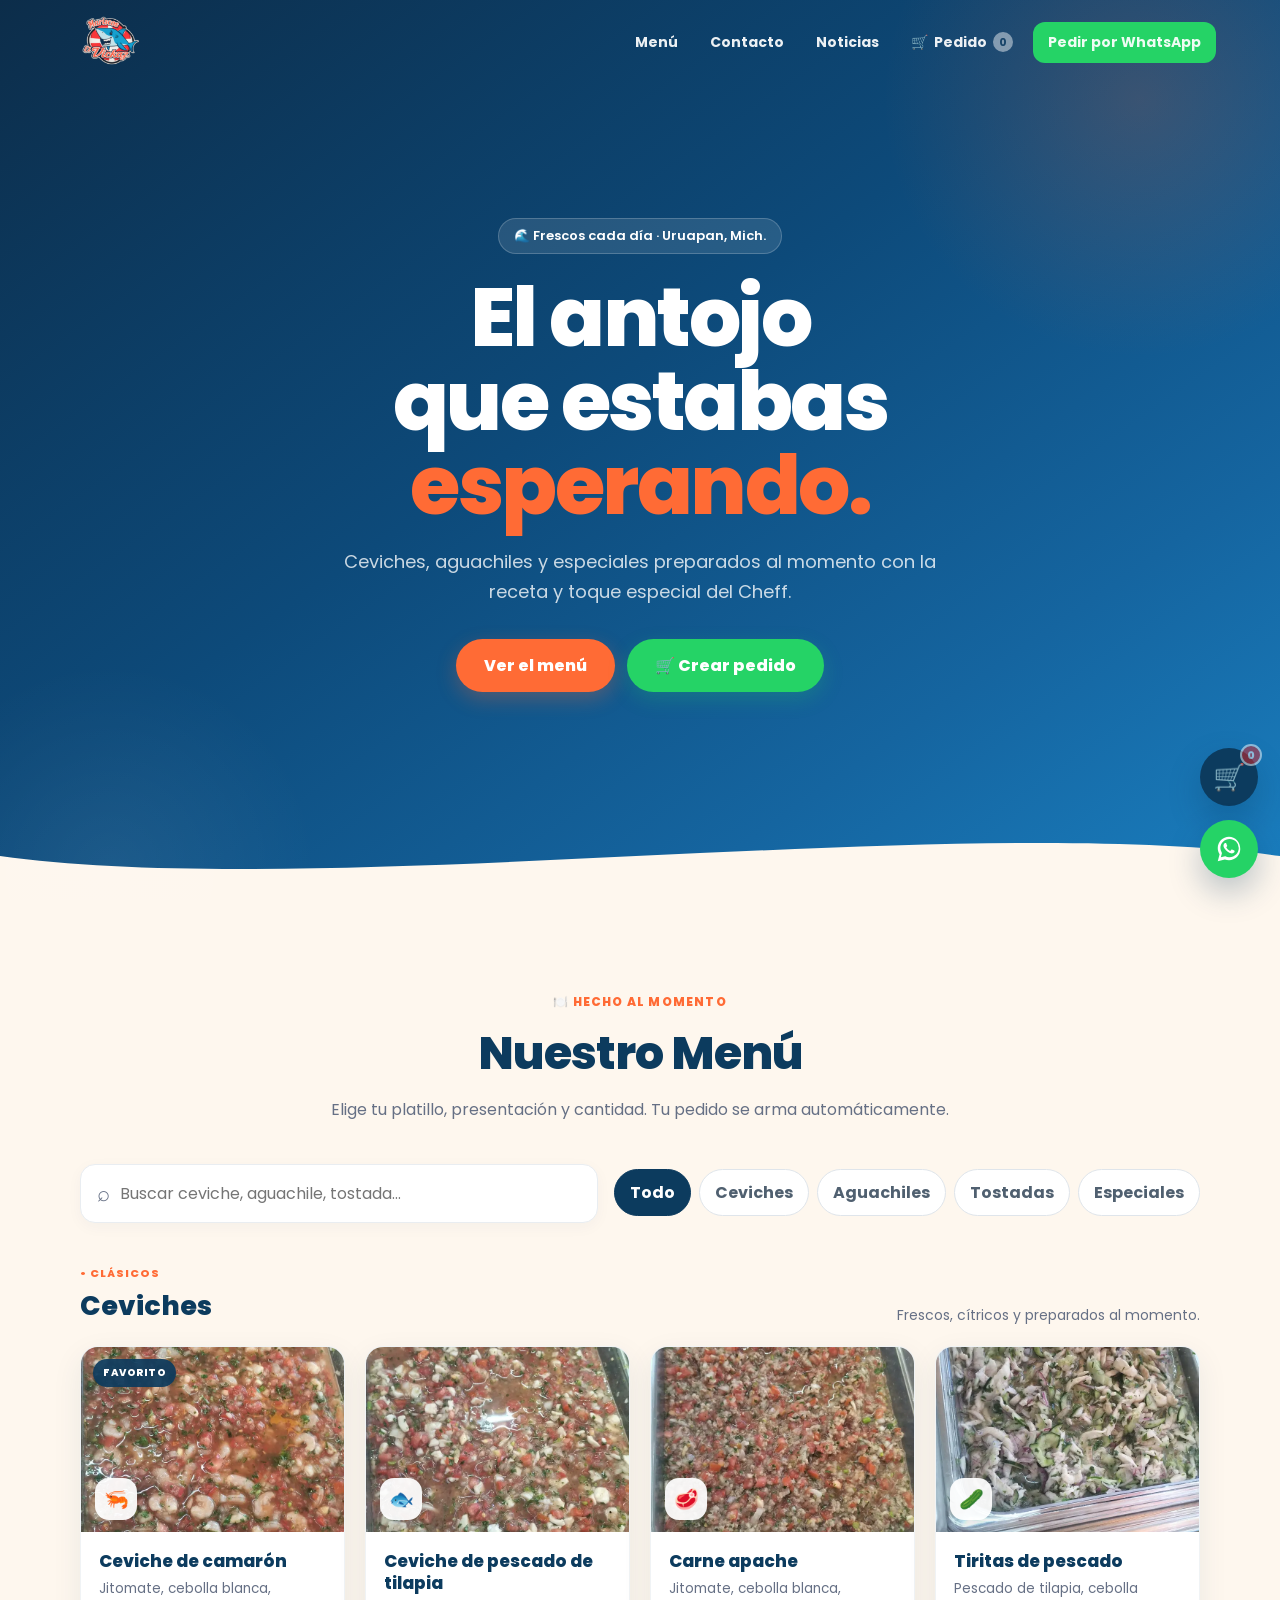
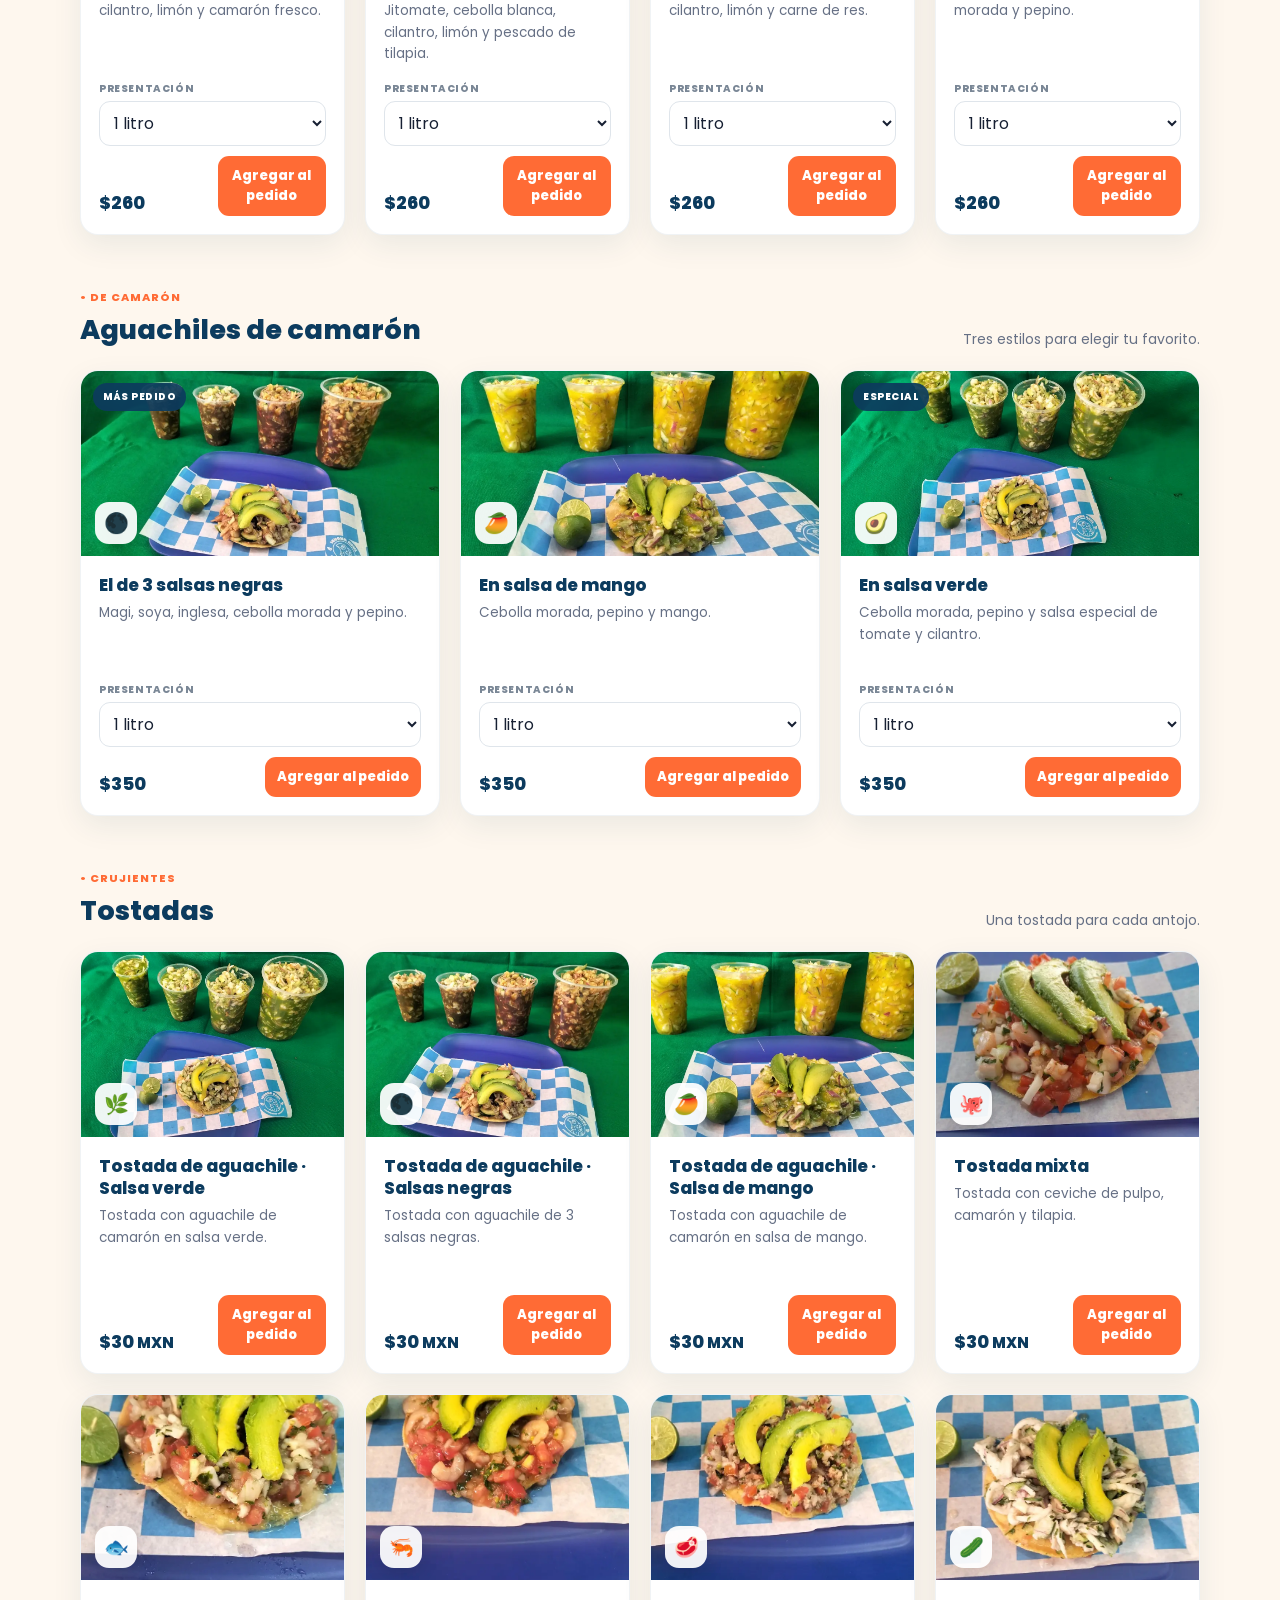
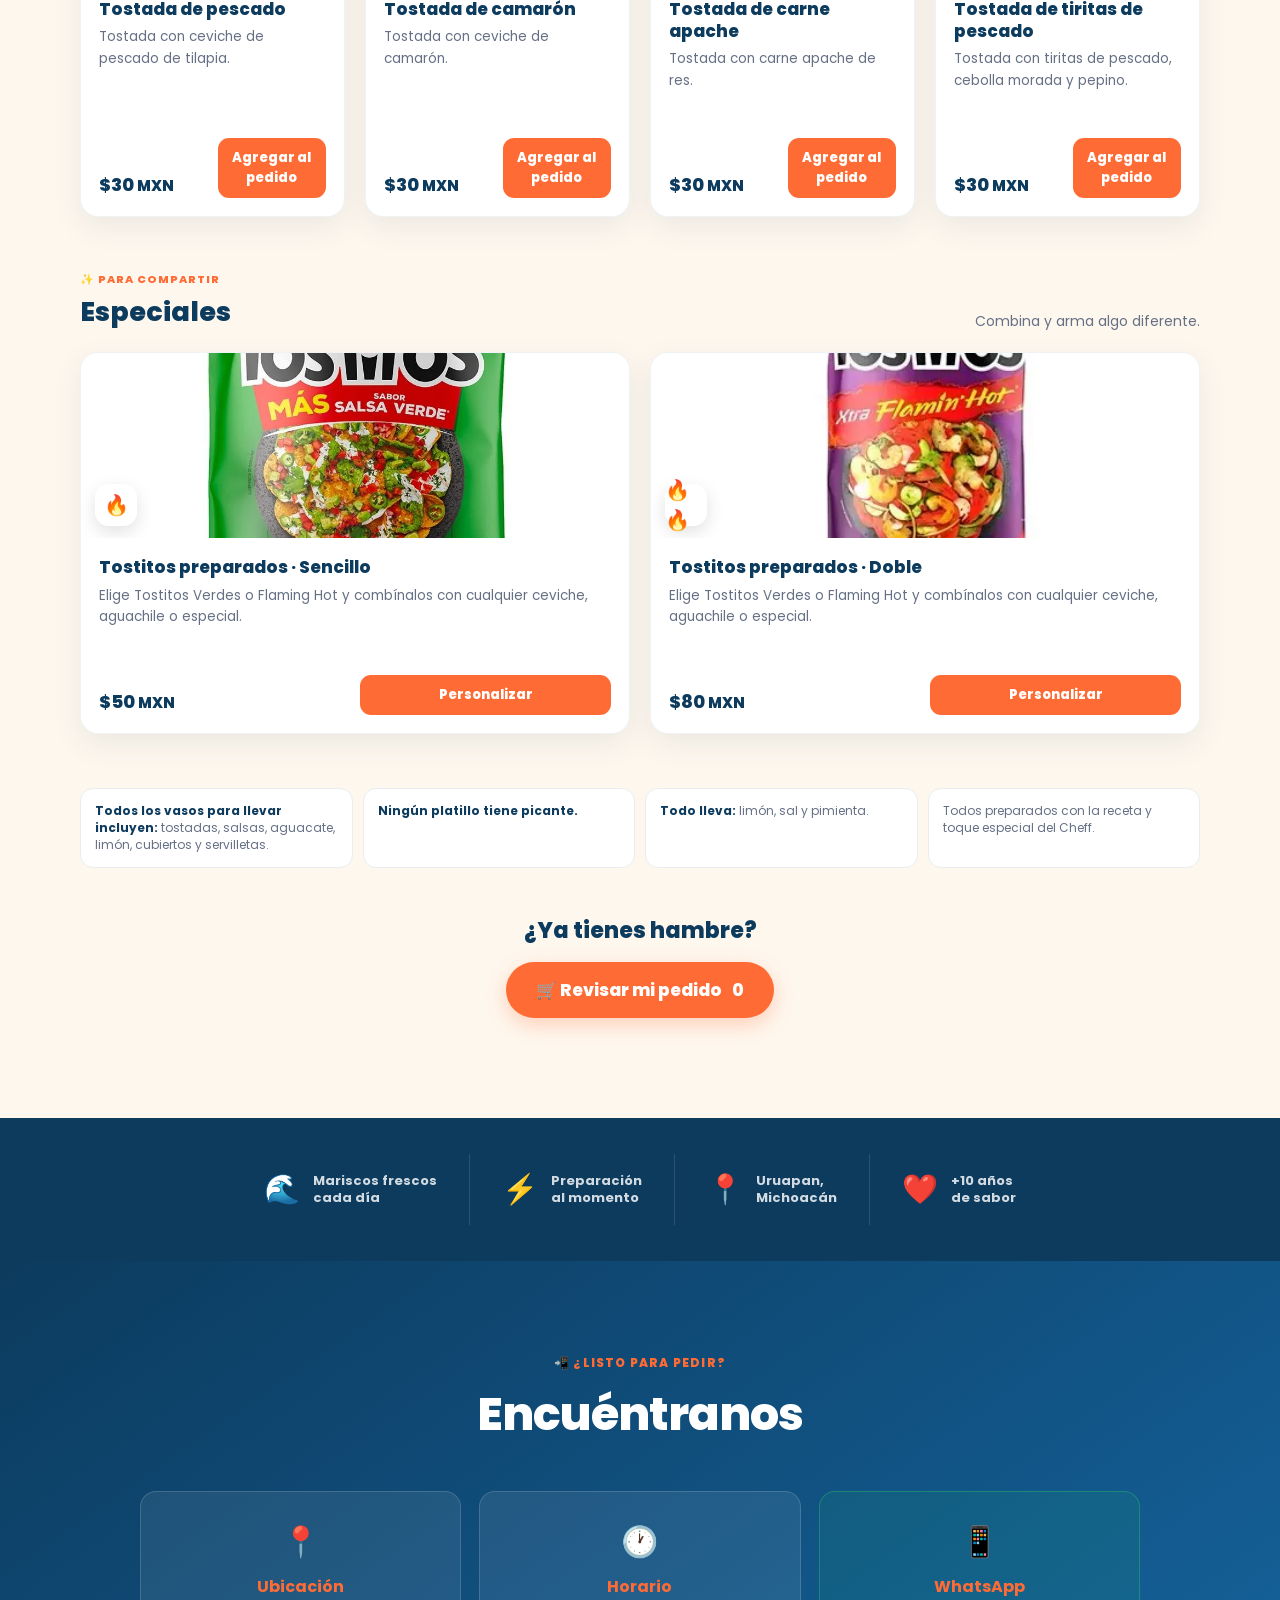
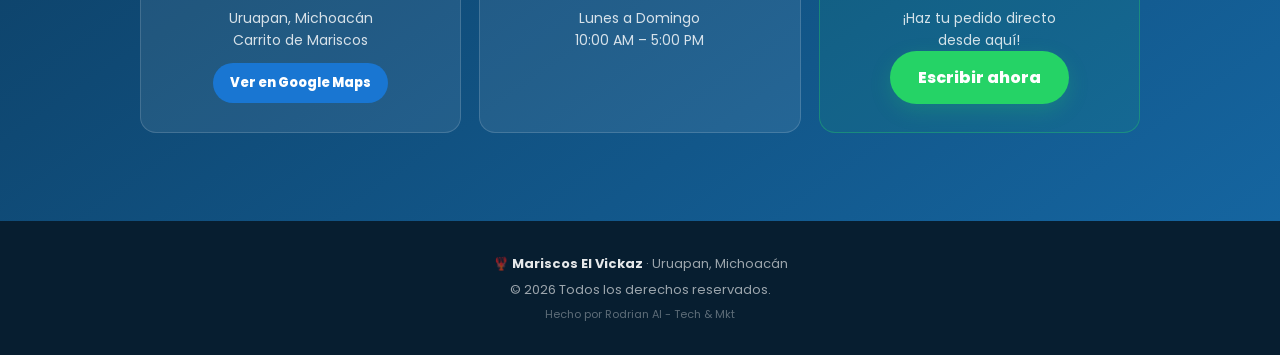
==== index.html @ d9aacd72 "nueva tostada mixta y cambiar aguachile aguacate -> aguachile verde" ====
<!DOCTYPE html>
<html lang="es">
<head>
  <meta charset="UTF-8">
  <meta name="viewport" content="width=device-width, initial-scale=1.0">
  <title>Mariscos El Vickaz – Frescos y Sabrosos · Uruapan</title>
  <link rel="icon" href="/assets/icons/logo.svg" />
  <link rel="preconnect" href="https://fonts.googleapis.com">
  <link rel="preconnect" href="https://fonts.gstatic.com" crossorigin>
  <link href="https://fonts.googleapis.com/css2?family=Poppins:wght@400;500;600;700;800&display=swap" rel="stylesheet">
  <link rel="stylesheet" href="./styles/styles.css">
</head>
<body>
  <header class="navbar" id="navbar">
    <div class="nav-inner">
      <a class="logo" href="#inicio" aria-label="Mariscos El Vickaz">
        <img src="./assets/icons/logo.svg" alt="Logo de Mariscos El Vickaz">
      </a>
      <nav>
        <a href="#menu">Menú</a>
        <a href="#contacto">Contacto</a>
        <a href="blog.html">Noticias</a>
        <button class="nav-cart" id="openCart" type="button" aria-label="Abrir carrito">
          <span aria-hidden="true">🛒</span> Pedido
          <span class="nav-cart-count cart-count">0</span>
        </button>
        <a href="https://wa.me/+524521628312?text=Hola%2C%20quiero%20hacer%20un%20pedido%20%F0%9F%A6%9E" target="_blank" rel="noopener" class="nav-whatsapp">Pedir por WhatsApp</a>
      </nav>
      <button class="hamburger" id="hamburger" type="button" aria-label="Abrir menú">☰</button>
    </div>
    <div class="mobile-menu" id="mobileMenu">
      <a href="#menu" class="mobile-link">Menú</a>
      <a href="#contacto" class="mobile-link">Contacto</a>
      <a href="blog.html" class="mobile-link">Noticias</a>
      <button class="mobile-link mobile-cart" id="openCartMobile" type="button">🛒 Ver mi pedido <span class="cart-count">0</span></button>
      <a href="https://wa.me/+524521628312?text=Hola%2C%20quiero%20hacer%20un%20pedido%20%F0%9F%A6%9E" target="_blank" rel="noopener" class="mobile-link mobile-wa">Pedir por WhatsApp</a>
    </div>
  </header>

  <section class="hero" id="inicio">
    <div class="hero-content">
      <span class="hero-badge">🌊 Frescos cada día · Uruapan, Mich.</span>
      <h1>El antojo<br>que estabas<br><span class="highlight">esperando.</span></h1>
      <p>Ceviches, aguachiles y especiales preparados al momento con la receta y toque especial del Cheff.</p>
      <div class="hero-ctas">
        <a href="#menu" class="btn-primary">Ver el menú</a>
        <button class="btn-wa" type="button" id="heroCart">🛒 Crear pedido</button>
      </div>
    </div>
    <div class="hero-wave">
      <img src="./assets/icons/wave.svg" alt="" aria-hidden="true">
    </div>
  </section>

  <section class="menu" id="menu">
    <div class="section-header">
      <span class="section-tag">🍽️ Hecho al momento</span>
      <h2>Nuestro Menú</h2>
      <p>Elige tu platillo, presentación y cantidad. Tu pedido se arma automáticamente.</p>
    </div>

    <div class="menu-toolbar" aria-label="Filtros del menú">
      <div class="menu-search-wrap">
        <span>⌕</span>
        <input id="menuSearch" type="search" placeholder="Buscar ceviche, aguachile, tostada..." autocomplete="off">
      </div>
      <div class="filter-pills" id="filterPills">
        <button class="filter-pill active" data-filter="all" type="button">Todo</button>
        <button class="filter-pill" data-filter="ceviches" type="button">Ceviches</button>
        <button class="filter-pill" data-filter="aguachiles" type="button">Aguachiles</button>
        <button class="filter-pill" data-filter="tostadas" type="button">Tostadas</button>
        <button class="filter-pill" data-filter="especiales" type="button">Especiales</button>
      </div>
    </div>

    <div class="menu-results" id="menuResults" aria-live="polite"></div>

    <div class="menu-notes">
      <div><strong>Todos los vasos para llevar incluyen:</strong> tostadas, salsas, aguacate, limón, cubiertos y servilletas.</div>
      <div><strong>Ningún platillo tiene picante.</strong></div>
      <div><strong>Todo lleva:</strong> limón, sal y pimienta.</div>
      <div>Todos preparados con la receta y toque especial del Cheff.</div>
    </div>

    <div class="menu-cta">
      <p>¿Ya tienes hambre?</p>
      <button class="btn-primary btn-large" type="button" id="menuCart">🛒 Revisar mi pedido <span class="inline-count cart-count">0</span></button>
    </div>
  </section>

  <section class="trust-band">
    <div class="trust-item"><span>🌊</span><p>Mariscos frescos<br>cada día</p></div>
    <div class="trust-item"><span>⚡</span><p>Preparación<br>al momento</p></div>
    <div class="trust-item"><span>📍</span><p>Uruapan,<br>Michoacán</p></div>
    <div class="trust-item"><span>❤️</span><p>+10 años<br>de sabor</p></div>
  </section>

  <section class="contact" id="contacto">
    <div class="contact-inner">
      <div class="section-header light">
        <span class="section-tag">📲 ¿Listo para pedir?</span>
        <h2>Encuéntranos</h2>
      </div>
      <div class="contact-grid">
        <div class="contact-card">
          <div class="contact-icon">📍</div>
          <h4>Ubicación</h4>
          <p>Uruapan, Michoacán<br>Carrito de Mariscos</p>
          <a href="https://share.google/33uxrLVfbN3otMwr4" target="_blank" rel="noopener" class="btn-maps btn-wa-sm">Ver en Google Maps</a>
        </div>
        <div class="contact-card">
          <div class="contact-icon">🕐</div>
          <h4>Horario</h4>
          <p>Lunes a Domingo<br>10:00 AM – 5:00 PM</p>
        </div>
        <div class="contact-card contact-card-wa">
          <div class="contact-icon">📱</div>
          <h4>WhatsApp</h4>
          <p>¡Haz tu pedido directo<br>desde aquí!</p>
          <a href="https://wa.me/+524521628312?text=Hola%2C%20quiero%20hacer%20un%20pedido%20%F0%9F%A6%9E" target="_blank" rel="noopener" class="btn-wa btn-wa-sm">Escribir ahora</a>
        </div>
      </div>
    </div>
  </section>

  <footer>
    <p>🦞 <strong>Mariscos El Vickaz</strong> · Uruapan, Michoacán</p>
    <p>&copy; 2026 Todos los derechos reservados.</p>
    <p class="footer-credit">Hecho por Rodrian AI - Tech & Mkt</p>
  </footer>

  <div class="floating-actions">
    <button class="floating-btn floating-cart" id="floatingCart" type="button" aria-label="Abrir pedido">
      <span aria-hidden="true">🛒</span>
      <span class="cart-badge cart-count">0</span>
    </button>
    <a class="floating-btn floating-whatsapp" href="https://wa.me/+524521628312?text=Hola%2C%20quiero%20hacer%20un%20pedido%20%F0%9F%A6%9E" target="_blank" rel="noopener" aria-label="Escribir por WhatsApp">
      <img src="./assets/icons/whatsapp-float.svg" alt="Whatsapp" width="30" height="30" aria-hidden="true">
    </a>
  </div>

  <div class="cart-overlay" id="cartOverlay" aria-hidden="true">
    <div class="cart-modal" id="cartModal" role="dialog" aria-modal="true" aria-labelledby="cartTitle">
      <div class="cart-modal-header">
        <div>
          <span class="section-tag">Tu selección</span>
          <h3 id="cartTitle">🛒 Mi pedido</h3>
        </div>
        <button class="cart-close" id="cartClose" type="button" aria-label="Cerrar">✕</button>
      </div>
      <div class="cart-modal-body" id="cartBody"></div>
      <div class="cart-modal-footer" id="cartFooter"></div>
    </div>
  </div>

  <div class="config-overlay" id="configOverlay" aria-hidden="true">
    <div class="config-modal" role="dialog" aria-modal="true" aria-labelledby="configTitle">
      <div class="config-header">
        <div>
          <span class="section-tag">Personaliza</span>
          <h3 id="configTitle">Tostitos preparados</h3>
        </div>
        <button class="cart-close" id="configClose" type="button" aria-label="Cerrar">✕</button>
      </div>
      <div class="config-body" id="configBody"></div>
      <div class="config-footer">
        <button class="btn-clear" id="configCancel" type="button">Cancelar</button>
        <button class="btn-primary" id="configAdd" type="button">Agregar al pedido</button>
      </div>
    </div>
  </div>

  <script src="./index.js"></script>
</body>
</html>
---- styles/styles.css ----
﻿/* ===== Reset & Base ===== */
*, *::before, *::after { margin: 0; padding: 0; box-sizing: border-box; }
:root {
  --blue-dark: #0c3b5e;
  --blue: #1565a0;
  --blue-mid: #1976d2;
  --orange: #ff6b35;
  --orange-dark: #e05522;
  --orange-wa: #25d366;
  --cream: #fef7ee;
  --cream-2: #fffaf4;
  --gray-light: #f4f6f8;
  --border: #e9edf1;
  --text: #172033;
  --text-soft: #667085;
  --radius: 18px;
  --shadow: 0 10px 30px rgba(12, 59, 94, 0.08);
}
html { scroll-behavior: smooth; }
body { font-family: "Poppins", Arial, sans-serif; color: var(--text); background: #fff; overflow-x: hidden; }
body.modal-open { overflow: hidden; }
button, input, select { font: inherit; }
button { cursor: pointer; }

/* ===== Navigation ===== */
.navbar { position: fixed; top: 0; left: 0; right: 0; z-index: 100; background: transparent; transition: background .3s, box-shadow .3s; }
.navbar.scrolled { background: rgba(12,59,94,.96); box-shadow: 0 2px 18px rgba(0,0,0,.18); -webkit-backdrop-filter: blur(12px); backdrop-filter: blur(12px); }
.nav-inner { display:flex; align-items:center; justify-content:space-between; max-width:1200px; margin:0 auto; padding:10px 24px; }
.logo { display:flex; align-items:center; width:92px; height:64px; }
.logo a { display:flex; width:100%; height:100%; }
.logo img { width:100%; height:100%; object-fit:contain; }
nav { display:flex; align-items:center; gap:8px; }
nav a, .nav-cart { color:rgba(255,255,255,.92); text-decoration:none; font-weight:700; font-size:14px; padding:9px 12px; border:0; background:transparent; border-radius:12px; }
nav a:hover, .nav-cart:hover { color:#fff; background:rgba(255,255,255,.08); }
.nav-whatsapp { background:var(--orange-wa)!important; padding:10px 15px!important; }
.nav-cart { position:relative; display:inline-flex; align-items:center; gap:6px; }
.nav-cart-count { background:#fff; color:var(--blue-dark); min-width:20px; height:20px; padding:0 5px; border-radius:999px; display:inline-flex; align-items:center; justify-content:center; font-size:11px; }
.nav-cart-count.empty { opacity:.45; }
.hamburger { display:none; background:none; border:0; color:#fff; font-size:28px; }
.mobile-menu { display:none; flex-direction:column; background:var(--blue-dark); padding:10px 24px 20px; }
.mobile-menu.open { display:flex; }
.mobile-link { color:#fff; text-decoration:none; border:0; border-bottom:1px solid rgba(255,255,255,.1); background:none; text-align:left; padding:12px 0; font-weight:600; }
.mobile-wa { background:var(--orange-wa); color:#fff!important; text-align:center; border-radius:12px; margin-top:12px; border:0; }
.mobile-cart { display:flex; align-items:center; justify-content:space-between; }

/* ===== Hero ===== */
.hero { min-height:100vh; display:flex; align-items:center; justify-content:center; position:relative; overflow:hidden; background:linear-gradient(145deg,#0c2d4a 0%,#0d4a7a 45%,#1565a0 76%,#1a7fc0 100%); padding:100px 24px 90px; }
.hero::before { content:""; position:absolute; width:520px; height:520px; border-radius:50%; background:radial-gradient(circle,rgba(255,107,53,.18),transparent 70%); top:-160px; right:-120px; }
.hero::after { content:""; position:absolute; width:420px; height:420px; border-radius:50%; background:radial-gradient(circle,rgba(255,255,255,.06),transparent 70%); bottom:-180px; left:-100px; }
.hero-content { position:relative; z-index:1; max-width:760px; margin:0 auto; text-align:center; }
.hero-badge { display:inline-block; background:rgba(255,255,255,.11); border:1px solid rgba(255,255,255,.2); color:#fff; font-size:13px; font-weight:600; padding:7px 15px; border-radius:50px; margin-bottom:22px; }
.hero-content h1 { font-size:clamp(48px,8vw,82px); line-height:1.02; letter-spacing:-2.5px; font-weight:800; color:#fff; margin-bottom:20px; }
.highlight { color:var(--orange); }
.hero-content p { color:rgba(255,255,255,.78); max-width:610px; margin:0 auto 32px; font-size:18px; line-height:1.65; }
.hero-ctas { display:flex; gap:12px; justify-content:center; flex-wrap:wrap; }
.btn-primary, .btn-wa { border:0; display:inline-flex; justify-content:center; align-items:center; gap:8px; text-decoration:none; font-weight:800; border-radius:999px; padding:14px 28px; transition:.2s ease; }
.btn-primary { background:var(--orange); color:#fff; box-shadow:0 7px 20px rgba(255,107,53,.28); }
.btn-primary:hover { background:var(--orange-dark); transform:translateY(-2px); }
.btn-wa { background:var(--orange-wa); color:#fff; box-shadow:0 7px 20px rgba(37,211,102,.22); }
.btn-wa:hover { background:#1ebe5b; transform:translateY(-2px); }
.btn-large { font-size:17px; padding:15px 30px; }
.inline-count { margin-left:2px; }
.hero-wave { position:absolute; left:0; right:0; bottom:-1px; line-height:0; }
.hero-wave svg, .hero-wave img { display:block; width:100%; height:clamp(40px,12vw,90px); }

/* ===== Sections ===== */
.section-header { text-align:center; margin-bottom:42px; }
.section-header h2 { font-size:clamp(30px,5vw,46px); color:var(--blue-dark); font-weight:800; margin-bottom:9px; letter-spacing:-1px; }
.section-header p { color:var(--text-soft); font-size:16px; }
.section-header.light h2, .section-header.light p { color:#fff; }
.section-tag { display:inline-block; font-size:12px; text-transform:uppercase; letter-spacing:1.2px; font-weight:800; color:var(--orange); margin-bottom:8px; }

/* ===== Menu ===== */
.menu { background:var(--cream); padding:88px 24px 100px; }
.menu-toolbar { max-width:1120px; margin:0 auto 42px; display:flex; gap:16px; align-items:center; justify-content:space-between; flex-wrap:wrap; }
.menu-search-wrap { flex:1 1 320px; display:flex; align-items:center; gap:10px; background:#fff; border:1px solid var(--border); border-radius:15px; padding:12px 16px; box-shadow:0 4px 15px rgba(12,59,94,.04); }
.menu-search-wrap span { font-size:22px; color:var(--text-soft); }
.menu-search-wrap input { border:0; outline:0; width:100%; background:transparent; color:var(--text); }
.filter-pills { display:flex; gap:8px; overflow:auto; max-width:100%; padding-bottom:2px; }
.filter-pill { border:1px solid #dfe5eb; background:#fff; color:#506070; padding:10px 15px; border-radius:999px; font-weight:700; white-space:nowrap; }
.filter-pill:hover, .filter-pill.active { background:var(--blue-dark); border-color:var(--blue-dark); color:#fff; }
.menu-results { max-width:1120px; margin:0 auto; }
.menu-group { margin-bottom:54px; }
.group-heading { display:flex; align-items:end; justify-content:space-between; gap:20px; margin-bottom:20px; }
.group-heading h3 { color:var(--blue-dark); font-size:27px; font-weight:800; }
.group-heading p { color:var(--text-soft); font-size:14px; }
.group-kicker { display:block; color:var(--orange); font-weight:800; font-size:11px; letter-spacing:1px; text-transform:uppercase; margin-bottom:4px; }
.menu-grid { display:grid; grid-template-columns:repeat(auto-fit,minmax(260px,1fr)); gap:20px; }
.menu-card { background:#fff; border:1px solid rgba(12,59,94,.06); border-radius:var(--radius); box-shadow:var(--shadow); overflow:hidden; display:flex; flex-direction:column; transition:transform .22s, box-shadow .22s; }
.menu-card:hover { transform:translateY(-5px); box-shadow:0 18px 38px rgba(12,59,94,.13); }
.card-image-wrap { height:185px; position:relative; overflow:hidden; background:#dce8ef; }
.card-img { width:100%; height:100%; display:block; object-fit:cover; transition:transform .35s; }
.menu-card:hover .card-img { transform:scale(1.035); }
.card-emoji { position:absolute; left:14px; bottom:12px; width:42px; height:42px; border-radius:14px; background:rgba(255,255,255,.93); display:flex; align-items:center; justify-content:center; font-size:20px; box-shadow:0 6px 18px rgba(0,0,0,.12); }
.card-badge { position:absolute; top:12px; left:12px; background:rgba(12,59,94,.92); color:#fff; padding:6px 10px; border-radius:999px; font-size:10px; font-weight:800; text-transform:uppercase; letter-spacing:.5px; }
.card-body { padding:18px; display:flex; flex:1; flex-direction:column; }
.card-top h4 { color:var(--blue-dark); font-size:17px; font-weight:800; line-height:1.3; margin-bottom:6px; }
.card-body p { color:var(--text-soft); font-size:13.5px; line-height:1.6; min-height:64px; }
.choice-hint { margin-top:9px; font-size:11px; color:#2e7d32; font-weight:700; }
.card-purchase { margin-top:auto; padding-top:16px; display:grid; grid-template-columns:1fr 1fr; gap:10px; align-items:end; }
.select-field { display:flex; flex-direction:column; gap:4px; min-width:0; }
.select-field span { font-size:10px; text-transform:uppercase; letter-spacing:.6px; color:#7a8796; font-weight:800; }
.select-field select, .config-select { width:100%; border:1px solid #dfe5eb; border-radius:11px; background:#fff; color:var(--text); padding:9px 10px; outline:none; }
.card-price, .single-price { font-size:18px; font-weight:800; color:var(--blue-dark); }
.card-price, .single-price { grid-column:1/2; grid-row:2; }
.card-price { margin-top:-5px; }
.card-purchase .select-field { grid-column:1/3; }
.card-purchase .btn-add { grid-column:2; grid-row:2; }
.btn-add { width:100%; border:0; background:var(--orange); color:#fff; border-radius:11px; padding:10px 12px; font-size:13px; font-weight:800; }
.btn-add:hover { background:var(--orange-dark); }
.empty-results { background:#fff; border-radius:18px; border:1px dashed #d8e0e8; text-align:center; padding:50px 20px; color:var(--text-soft); }
.empty-results span { font-size:42px; display:block; margin-bottom:12px; }
.empty-results h3 { color:var(--blue-dark); margin-bottom:7px; }
.menu-notes { max-width:1120px; margin:4px auto 34px; display:grid; grid-template-columns:repeat(4,1fr); gap:10px; }
.menu-notes div { background:#fff; border:1px solid var(--border); border-radius:13px; padding:13px 14px; color:var(--text-soft); font-size:12px; line-height:1.45; }
.menu-notes strong { color:var(--blue-dark); }
.menu-cta { max-width:1120px; margin:0 auto; text-align:center; padding-top:12px; }
.menu-cta p { font-size:22px; font-weight:800; color:var(--blue-dark); margin-bottom:15px; }

/* ===== Trust / Contact / Footer ===== */
.trust-band { background:var(--blue-dark); display:flex; justify-content:center; flex-wrap:wrap; padding:36px 24px; }
.trust-item { display:flex; align-items:center; gap:13px; padding:14px 32px; border-right:1px solid rgba(255,255,255,.12); }
.trust-item:last-child { border-right:0; }
.trust-item span { font-size:29px; }
.trust-item p { color:rgba(255,255,255,.82); font-size:13px; font-weight:700; line-height:1.35; }
.contact { background:linear-gradient(145deg,#0c3b5e 0%,#1565a0 100%); padding:88px 24px; }
.contact-inner { max-width:1000px; margin:0 auto; }
.contact-grid { display:grid; grid-template-columns:repeat(3,1fr); gap:18px; }
.contact-card { background:rgba(255,255,255,.08); border:1px solid rgba(255,255,255,.15); border-radius:16px; padding:28px 22px; text-align:center; color:#fff; }
.contact-icon { font-size:30px; margin-bottom:9px; }
.contact-card h4 { color:var(--orange); font-size:16px; margin-bottom:8px; }
.contact-card p { color:rgba(255,255,255,.82); line-height:1.6; font-size:14px; }
.btn-maps { display:inline-flex; background:var(--blue-mid); color:#fff; padding:10px 17px; border-radius:999px; margin-top:12px; text-decoration:none; font-size:13px; font-weight:800; }
.contact-card-wa { border-color:rgba(37,211,102,.35); background:rgba(37,211,102,.08); }
footer { background:#071e30; color:rgba(255,255,255,.6); text-align:center; padding:30px 24px; line-height:2; font-size:13px; }
footer strong { color:rgba(255,255,255,.9); }
.footer-credit { color:rgba(255,255,255,.35); font-size:11px; }

/* ===== Floating actions ===== */
.floating-actions { position:fixed; right:22px; bottom:22px; z-index:250; display:flex; flex-direction:column; align-items:center; gap:14px; }
.floating-btn { position:relative; width:58px; height:58px; border-radius:50%; border:0; display:flex; align-items:center; justify-content:center; font-size:26px; box-shadow:0 14px 32px rgba(12,59,94,.28); transition:transform .2s; text-decoration:none; }
.floating-btn:hover { transform:translateY(-3px); }
.floating-cart { background:var(--blue-dark); color:#fff; }
.floating-whatsapp { background:var(--orange-wa); }
.cart-badge { position:absolute; top:-4px; right:-4px; background:#e02424; color:#fff; min-width:22px; height:22px; border-radius:999px; display:flex; justify-content:center; align-items:center; font-size:11px; font-weight:800; padding:0 5px; border:2px solid #fff; }
.cart-badge.empty { opacity:.5; }

/* ===== Cart ===== */
.cart-overlay, .config-overlay { position:fixed; inset:0; z-index:500; background:rgba(6,24,37,.56); opacity:0; pointer-events:none; transition:opacity .2s; display:flex; align-items:flex-end; justify-content:center; padding:18px; -webkit-backdrop-filter:blur(3px); backdrop-filter:blur(3px); }
.cart-overlay.open, .config-overlay.open { opacity:1; pointer-events:auto; }
.cart-modal, .config-modal { width:min(100%,560px); background:#fff; border-radius:24px; max-height:88vh; overflow:hidden; display:flex; flex-direction:column; box-shadow:0 30px 70px rgba(0,0,0,.28); transform:translateY(30px); transition:transform .25s ease; }
.cart-overlay.open .cart-modal, .config-overlay.open .config-modal { transform:translateY(0); }
.cart-modal-header, .config-header { display:flex; justify-content:space-between; align-items:center; padding:22px 24px 18px; border-bottom:1px solid var(--border); }
.cart-modal-header h3, .config-header h3 { color:var(--blue-dark); font-size:21px; font-weight:800; }
.cart-close { width:36px; height:36px; border:0; border-radius:50%; background:var(--gray-light); color:var(--text); font-size:15px; }
.cart-modal-body, .config-body { overflow:auto; padding:8px 22px 18px; }
.cart-empty { text-align:center; padding:52px 10px 44px; color:var(--text-soft); }
.cart-empty span { font-size:48px; display:block; margin-bottom:12px; }
.cart-empty h4 { color:var(--blue-dark); margin-bottom:7px; font-size:18px; }
.cart-empty p { margin-bottom:18px; font-size:13px; }
.cart-row { display:flex; align-items:center; gap:12px; padding:14px 0; border-bottom:1px solid #f0f2f4; }
.cart-thumb { width:54px; height:54px; object-fit:cover; border-radius:12px; flex-shrink:0; }
.cart-row-main { flex:1; min-width:0; }
.cart-row-name { color:var(--blue-dark); font-weight:800; font-size:14px; }
.cart-row-meta { color:var(--text-soft); font-size:11px; line-height:1.4; margin-top:2px; }
.cart-row-bottom { display:flex; justify-content:space-between; align-items:center; gap:12px; margin-top:8px; }
.cart-row-bottom strong { color:var(--orange-dark); font-size:14px; }
.cart-row-counter { display:flex; align-items:center; background:var(--gray-light); border-radius:999px; overflow:hidden; }
.counter-btn { width:32px; height:30px; border:0; background:transparent; color:var(--blue-dark); font-weight:800; font-size:18px; }
.counter-val { min-width:24px; text-align:center; font-weight:800; font-size:12px; }
.cart-remove { border:0; background:none; color:#99a3ad; font-size:22px; padding:4px; }
.cart-remove:hover { color:#d13b32; }
.cart-modal-footer { padding:15px 22px 22px; border-top:1px solid var(--border); display:flex; flex-direction:column; gap:10px; }
.cart-total-line { display:flex; justify-content:space-between; align-items:center; font-size:14px; color:var(--text-soft); }
.cart-total-line strong { color:var(--blue-dark); font-size:23px; }
.btn-whatsapp-order { border:0; background:var(--orange-wa); color:#fff; font-weight:800; border-radius:13px; padding:14px; display:flex; justify-content:space-between; }
.btn-whatsapp-order:hover { background:#1ebe5b; }
.btn-clear { background:#fff; border:1px solid #dde3e8; color:#657281; font-weight:700; border-radius:12px; padding:10px 12px; }
.cart-modal-footer small { color:#98a2ad; font-size:10px; text-align:center; line-height:1.4; }

/* ===== Configurator ===== */
.config-overlay { align-items:center; }
.config-modal { width:min(100%,620px); }
.config-body { padding:20px 24px; }
.config-intro { display:flex; gap:14px; align-items:center; padding:12px; border-radius:15px; background:var(--cream-2); margin-bottom:20px; }
.config-intro img { width:70px; height:70px; object-fit:cover; border-radius:12px; }
.config-intro strong { display:block; color:var(--orange-dark); font-size:20px; }
.config-intro span { color:var(--text-soft); font-size:12px; }
.config-section { margin-bottom:18px; }
.config-section > label { display:block; color:var(--blue-dark); font-weight:800; margin-bottom:9px; font-size:13px; }
.choice-grid { display:grid; grid-template-columns:1fr 1fr; gap:10px; }
.choice-btn { padding:12px; border:1px solid #dfe5eb; background:#fff; border-radius:12px; color:var(--text); font-weight:700; text-align:left; }
.choice-btn.selected { border-color:var(--orange); background:#fff4ef; color:var(--orange-dark); box-shadow:0 0 0 2px rgba(255,107,53,.08); }
.config-footer { padding:16px 24px 22px; border-top:1px solid var(--border); display:grid; grid-template-columns:1fr 1.5fr; gap:10px; }

/* ===== Toast / animation ===== */
.toast { position:fixed; left:50%; bottom:24px; transform:translate(-50%,20px); background:var(--blue-dark); color:#fff; border-radius:999px; padding:11px 16px; font-size:12px; font-weight:800; z-index:800; opacity:0; transition:.22s; box-shadow:0 12px 30px rgba(0,0,0,.2); }
.toast.show { opacity:1; transform:translate(-50%,0); }
.fade-in { opacity:0; transform:translateY(18px); transition:opacity .55s ease, transform .55s ease; }
.fade-in.visible { opacity:1; transform:translateY(0); }

/* ===== Responsive ===== */
@media (max-width:900px) {
  nav a:not(.nav-whatsapp), nav .nav-cart { display:none; }
  .hamburger { display:block; }
  .menu-notes { grid-template-columns:repeat(2,1fr); }
  .contact-grid { grid-template-columns:1fr; }
  .trust-item { padding:12px 22px; }
}
@media (max-width:680px) {
  .nav-inner { padding:8px 18px; }
  .hero { padding:100px 20px 75px; }
  .hero-content p { font-size:16px; }
  .hero-ctas { flex-direction:column; align-items:center; }
  .hero-ctas .btn-primary, .hero-ctas .btn-wa { width:100%; max-width:320px; }
  .group-heading { display:block; }
  .group-heading p { margin-top:3px; }
  .menu-grid { grid-template-columns:1fr; }
  .menu-notes { grid-template-columns:1fr; }
  .menu-search-wrap { flex-basis:100%; }
  .filter-pills { width:100%; }
  .floating-actions { right:14px; bottom:14px; }
  .cart-modal, .config-modal { border-radius:22px 22px 0 0; max-height:92vh; }
  .config-overlay { align-items:flex-end; }
}
@media (max-width:480px) {
  .floating-btn { width:52px; height:52px; font-size:22px; }
  .card-purchase { grid-template-columns:1fr; }
  .card-purchase .select-field, .card-price, .card-purchase .btn-add { grid-column:auto; grid-row:auto; }
  .card-price { margin-top:0; }
  .choice-grid, .config-footer { grid-template-columns:1fr; }
}
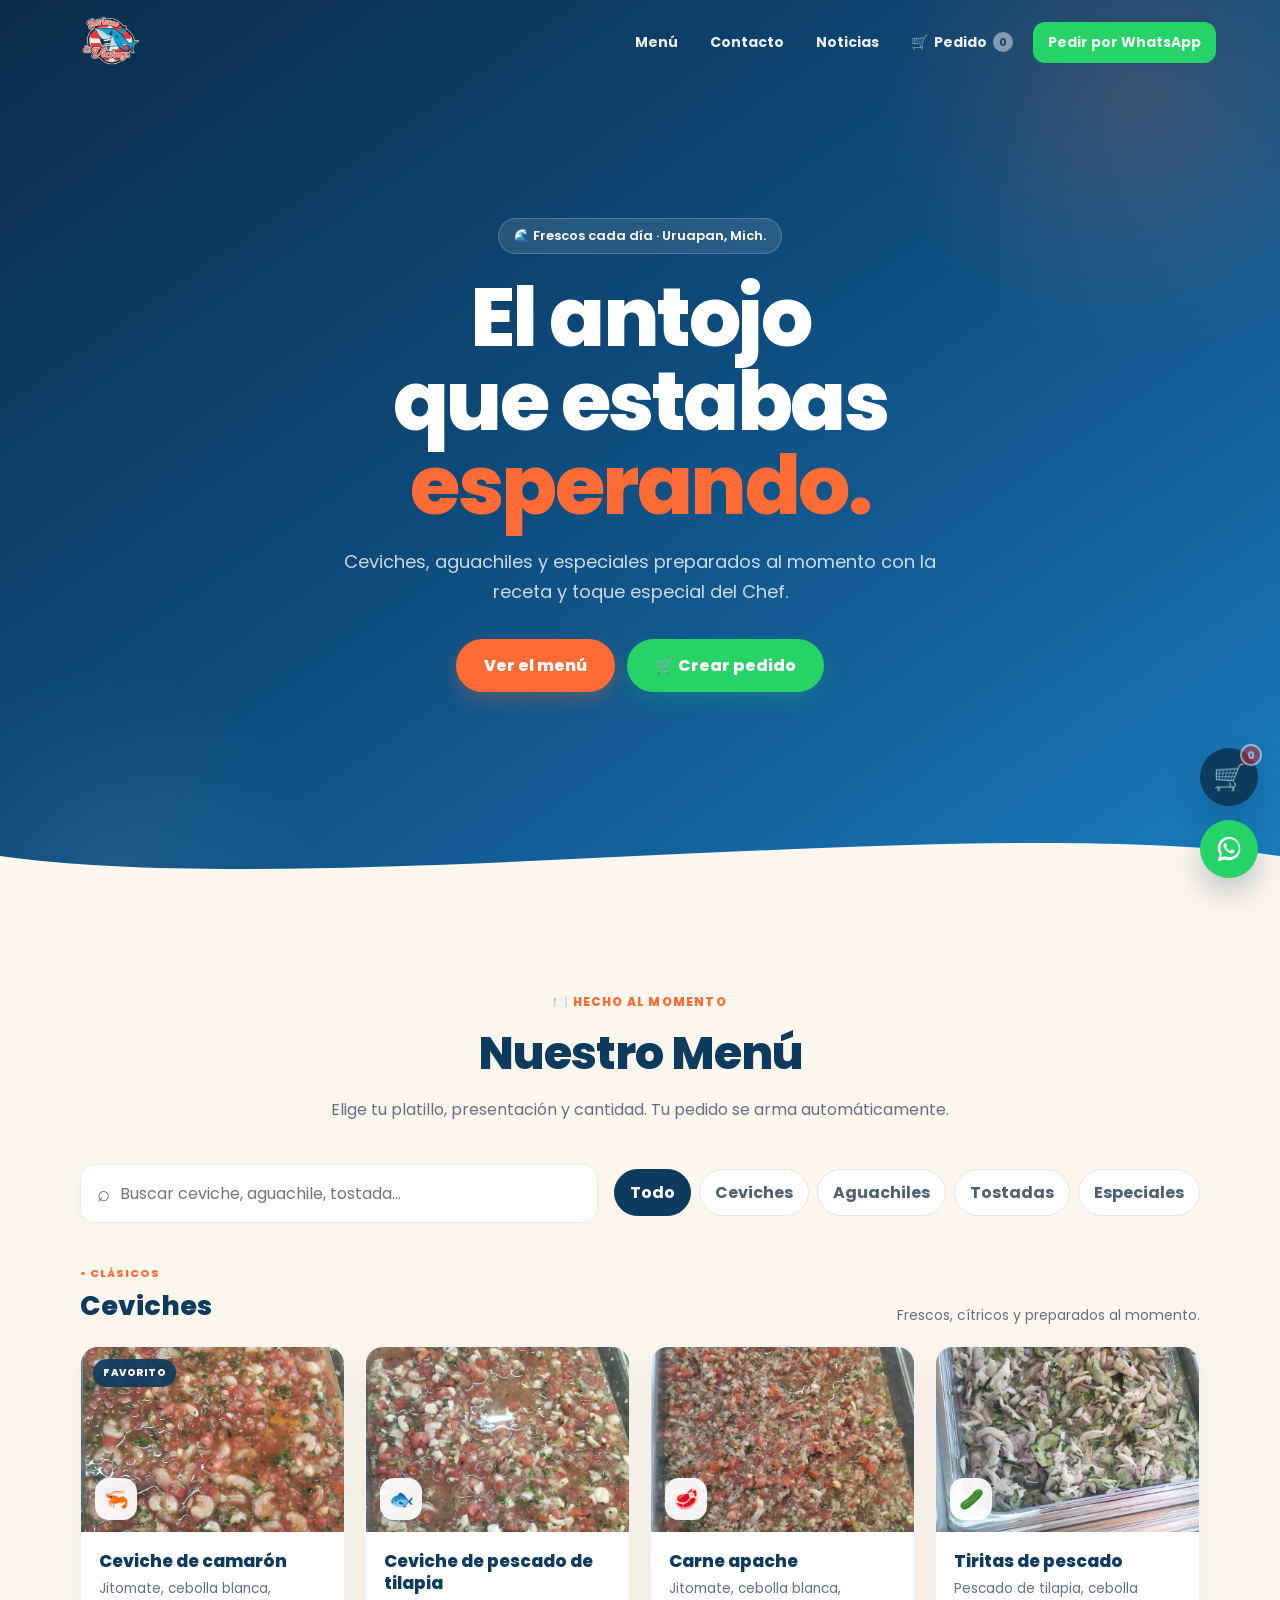
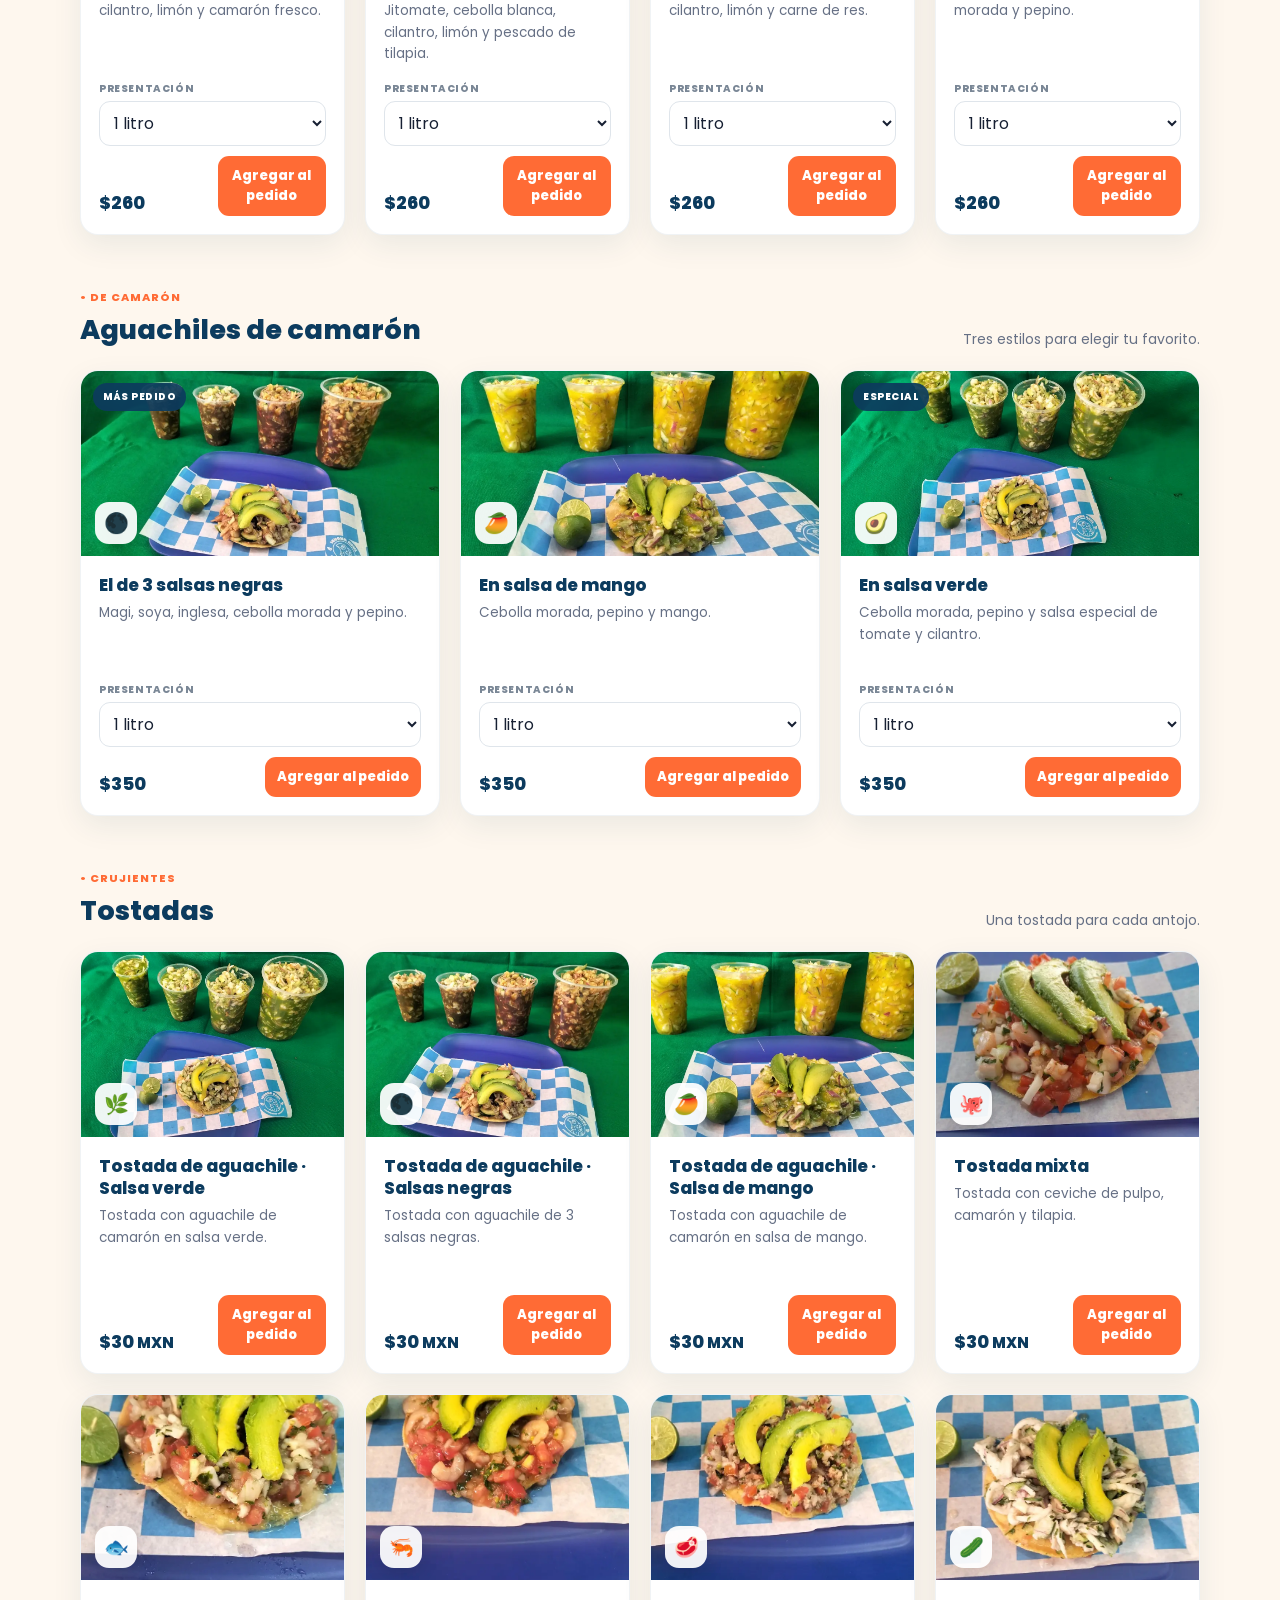
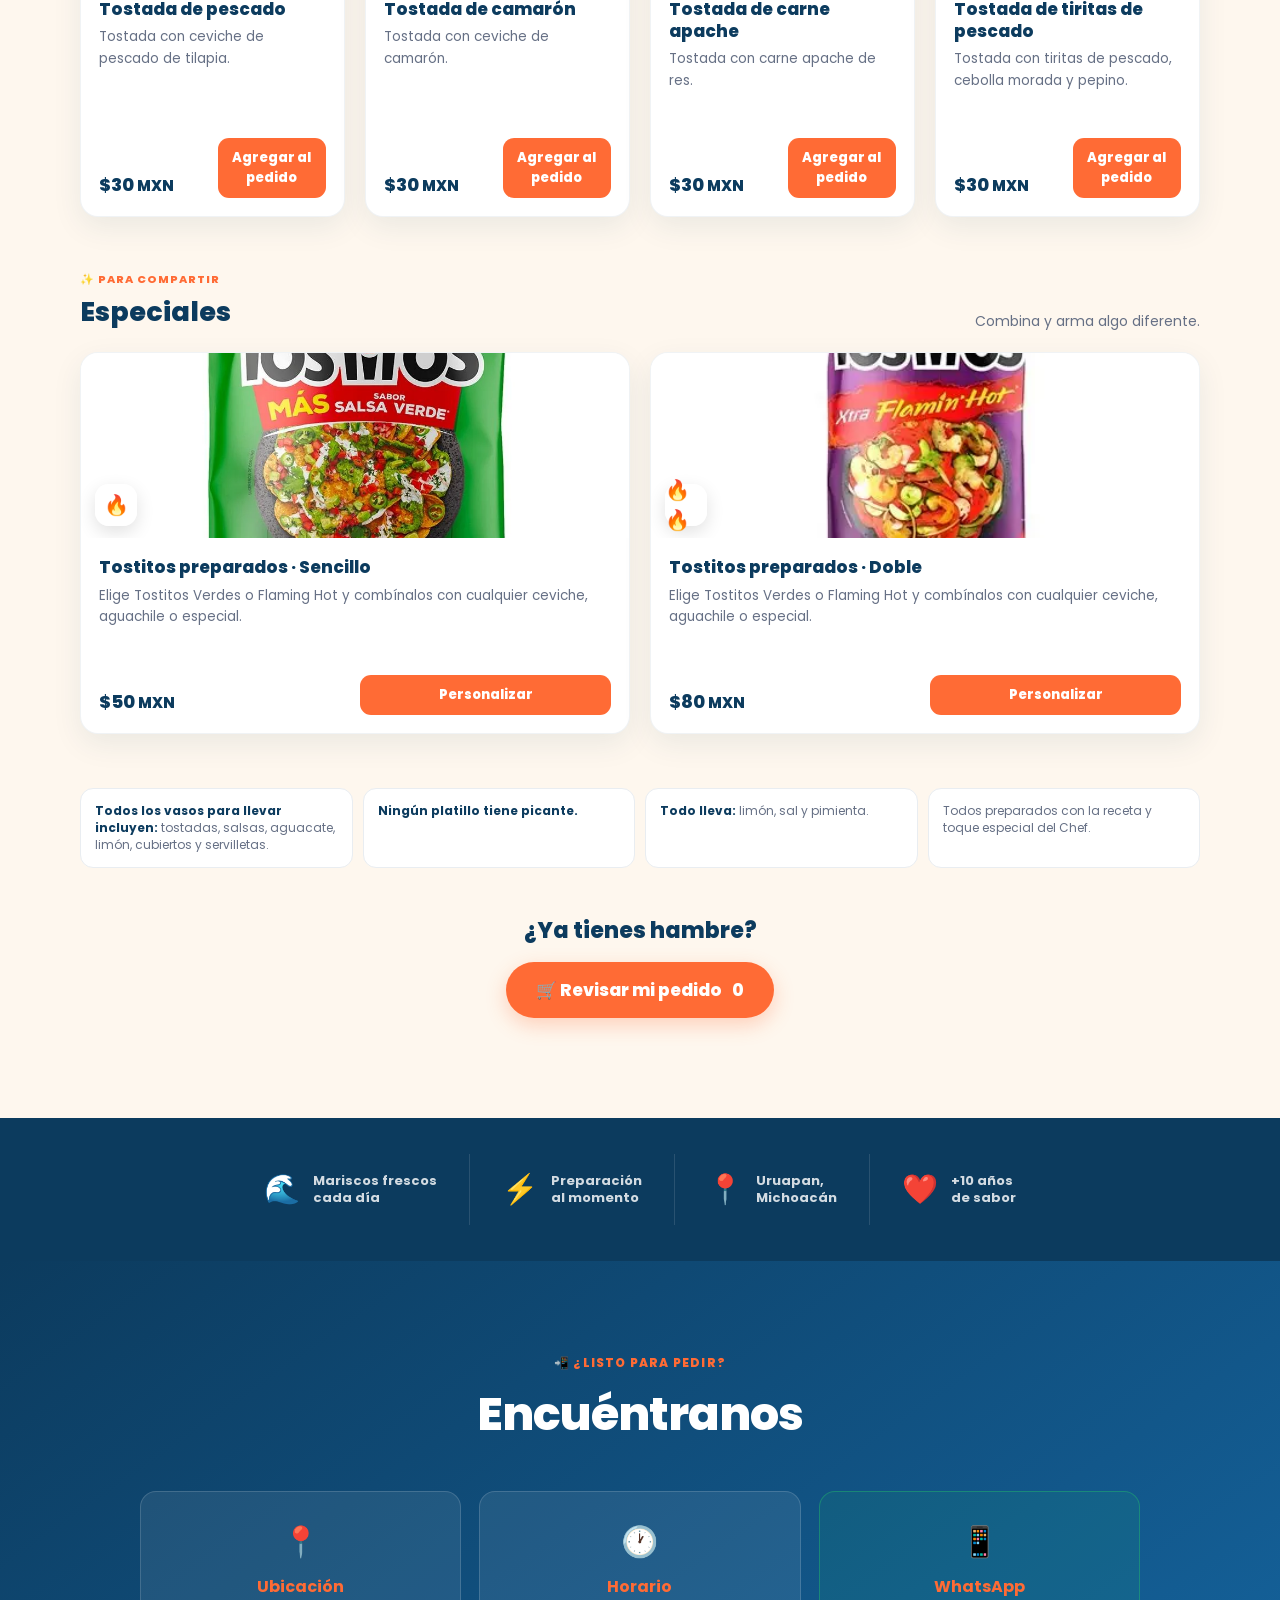
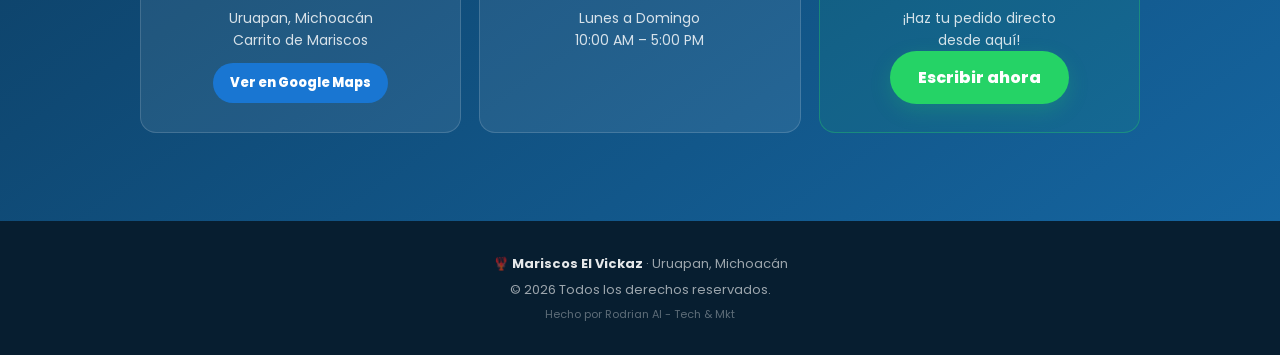
==== commit cfeeab2c: "cheff -> chef" ====
--- a/index.html
+++ b/index.html
@@ -41,7 +41,7 @@
     <div class="hero-content">
       <span class="hero-badge">🌊 Frescos cada día · Uruapan, Mich.</span>
       <h1>El antojo<br>que estabas<br><span class="highlight">esperando.</span></h1>
-      <p>Ceviches, aguachiles y especiales preparados al momento con la receta y toque especial del Cheff.</p>
+      <p>Ceviches, aguachiles y especiales preparados al momento con la receta y toque especial del Chef.</p>
       <div class="hero-ctas">
         <a href="#menu" class="btn-primary">Ver el menú</a>
         <button class="btn-wa" type="button" id="heroCart">🛒 Crear pedido</button>
@@ -79,7 +79,7 @@
       <div><strong>Todos los vasos para llevar incluyen:</strong> tostadas, salsas, aguacate, limón, cubiertos y servilletas.</div>
       <div><strong>Ningún platillo tiene picante.</strong></div>
       <div><strong>Todo lleva:</strong> limón, sal y pimienta.</div>
-      <div>Todos preparados con la receta y toque especial del Cheff.</div>
+      <div>Todos preparados con la receta y toque especial del Chef.</div>
     </div>
 
     <div class="menu-cta">
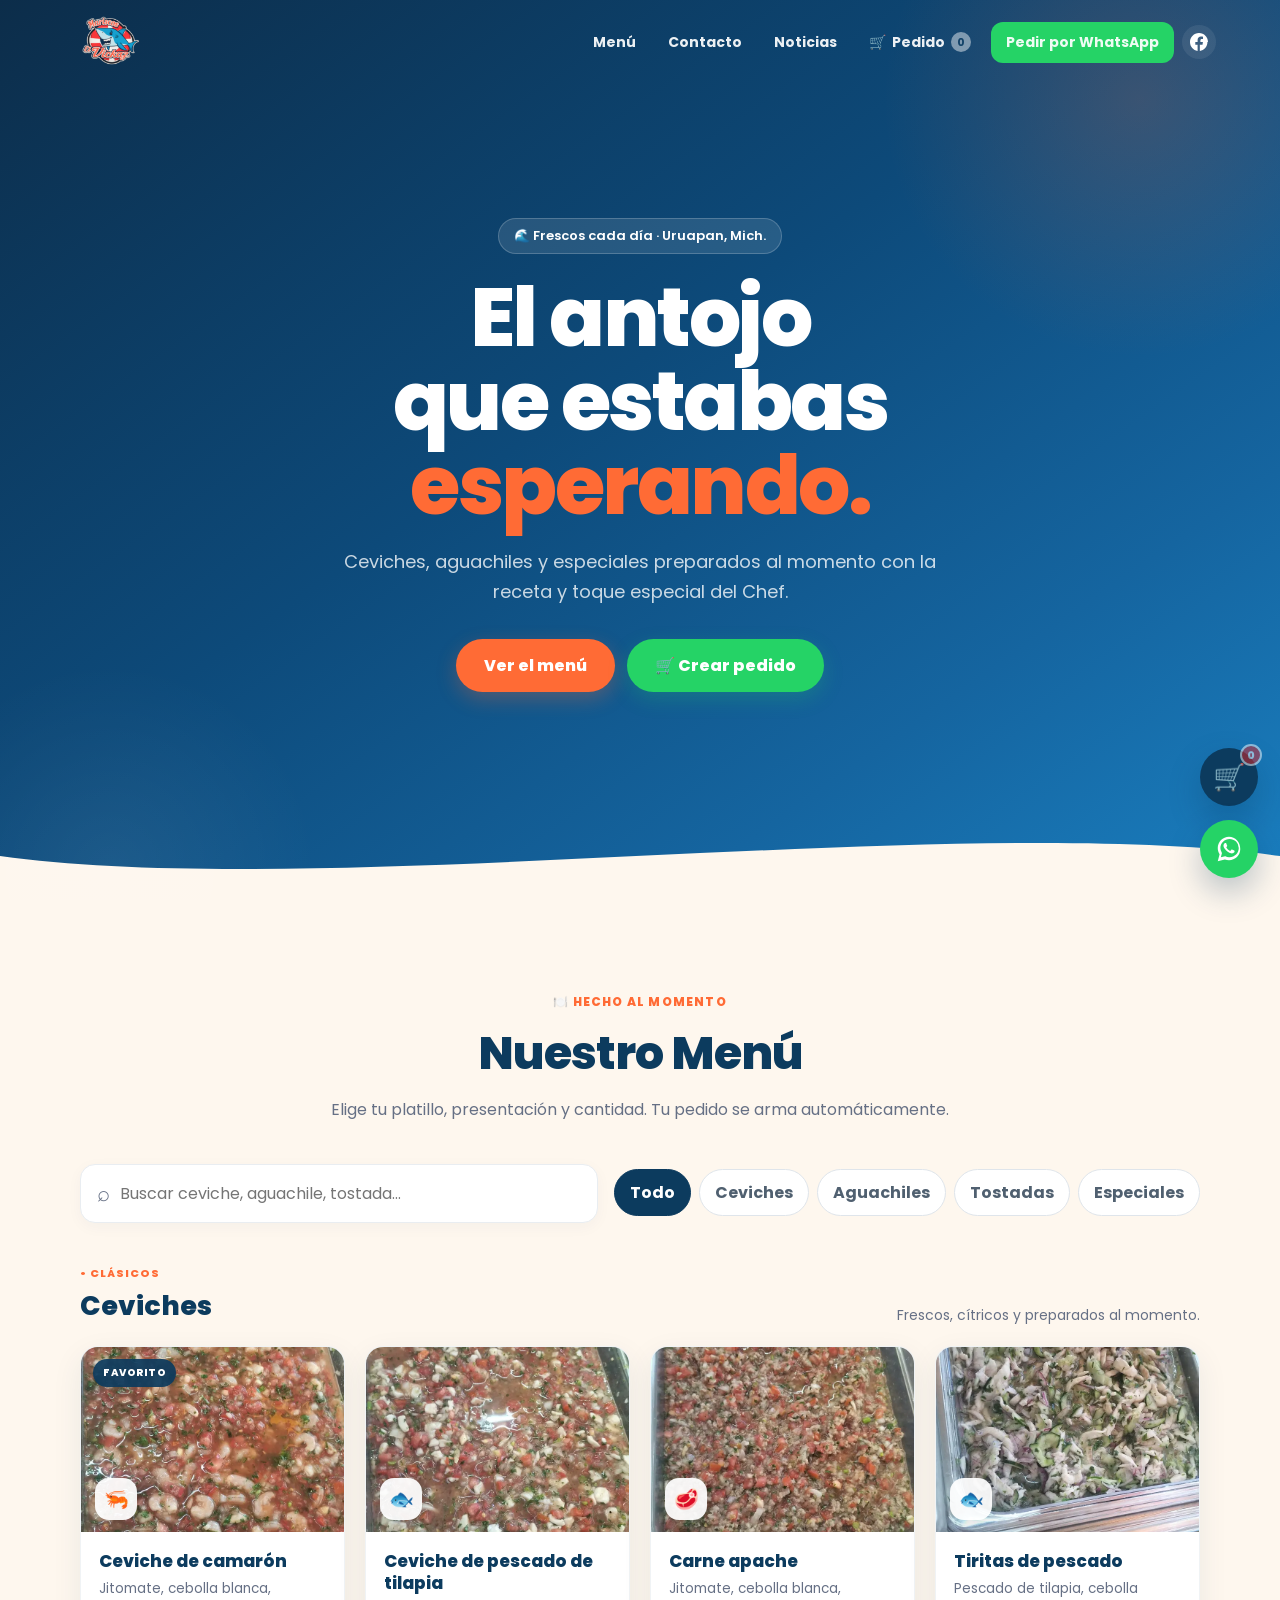
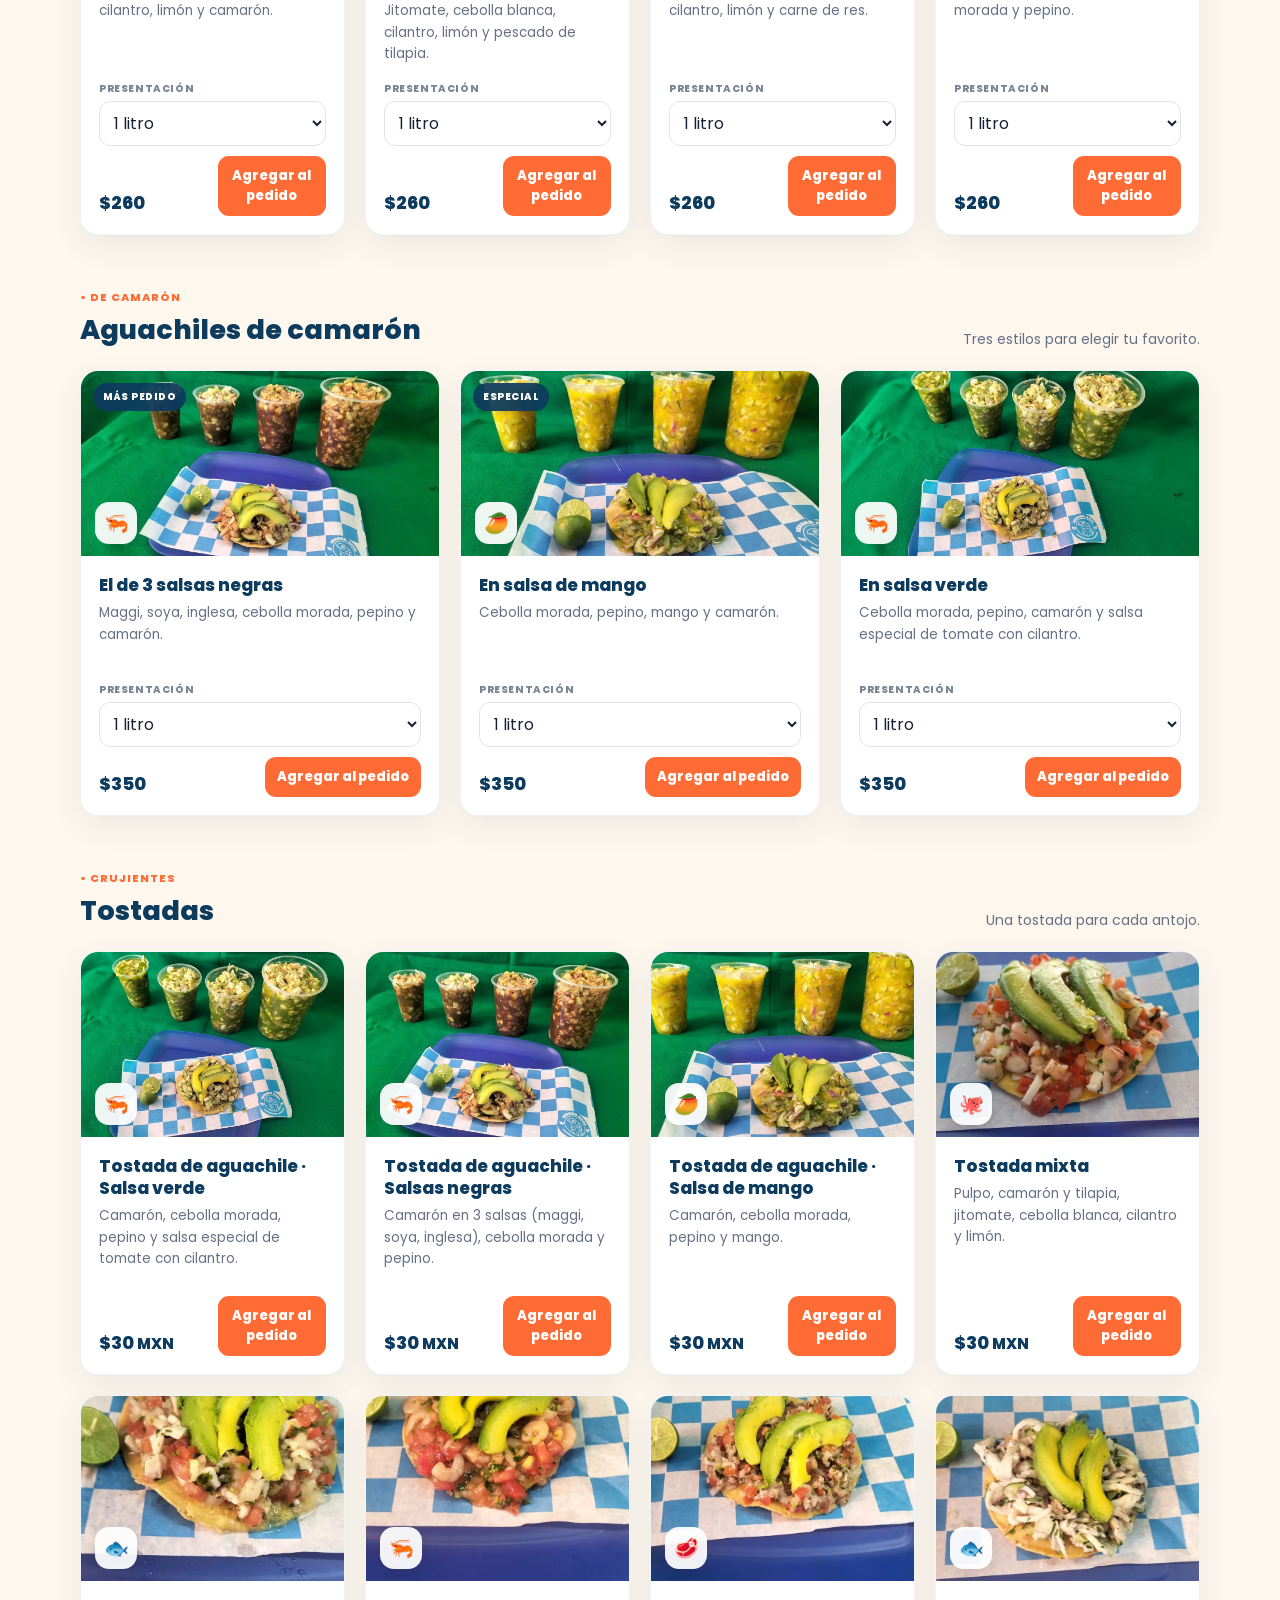
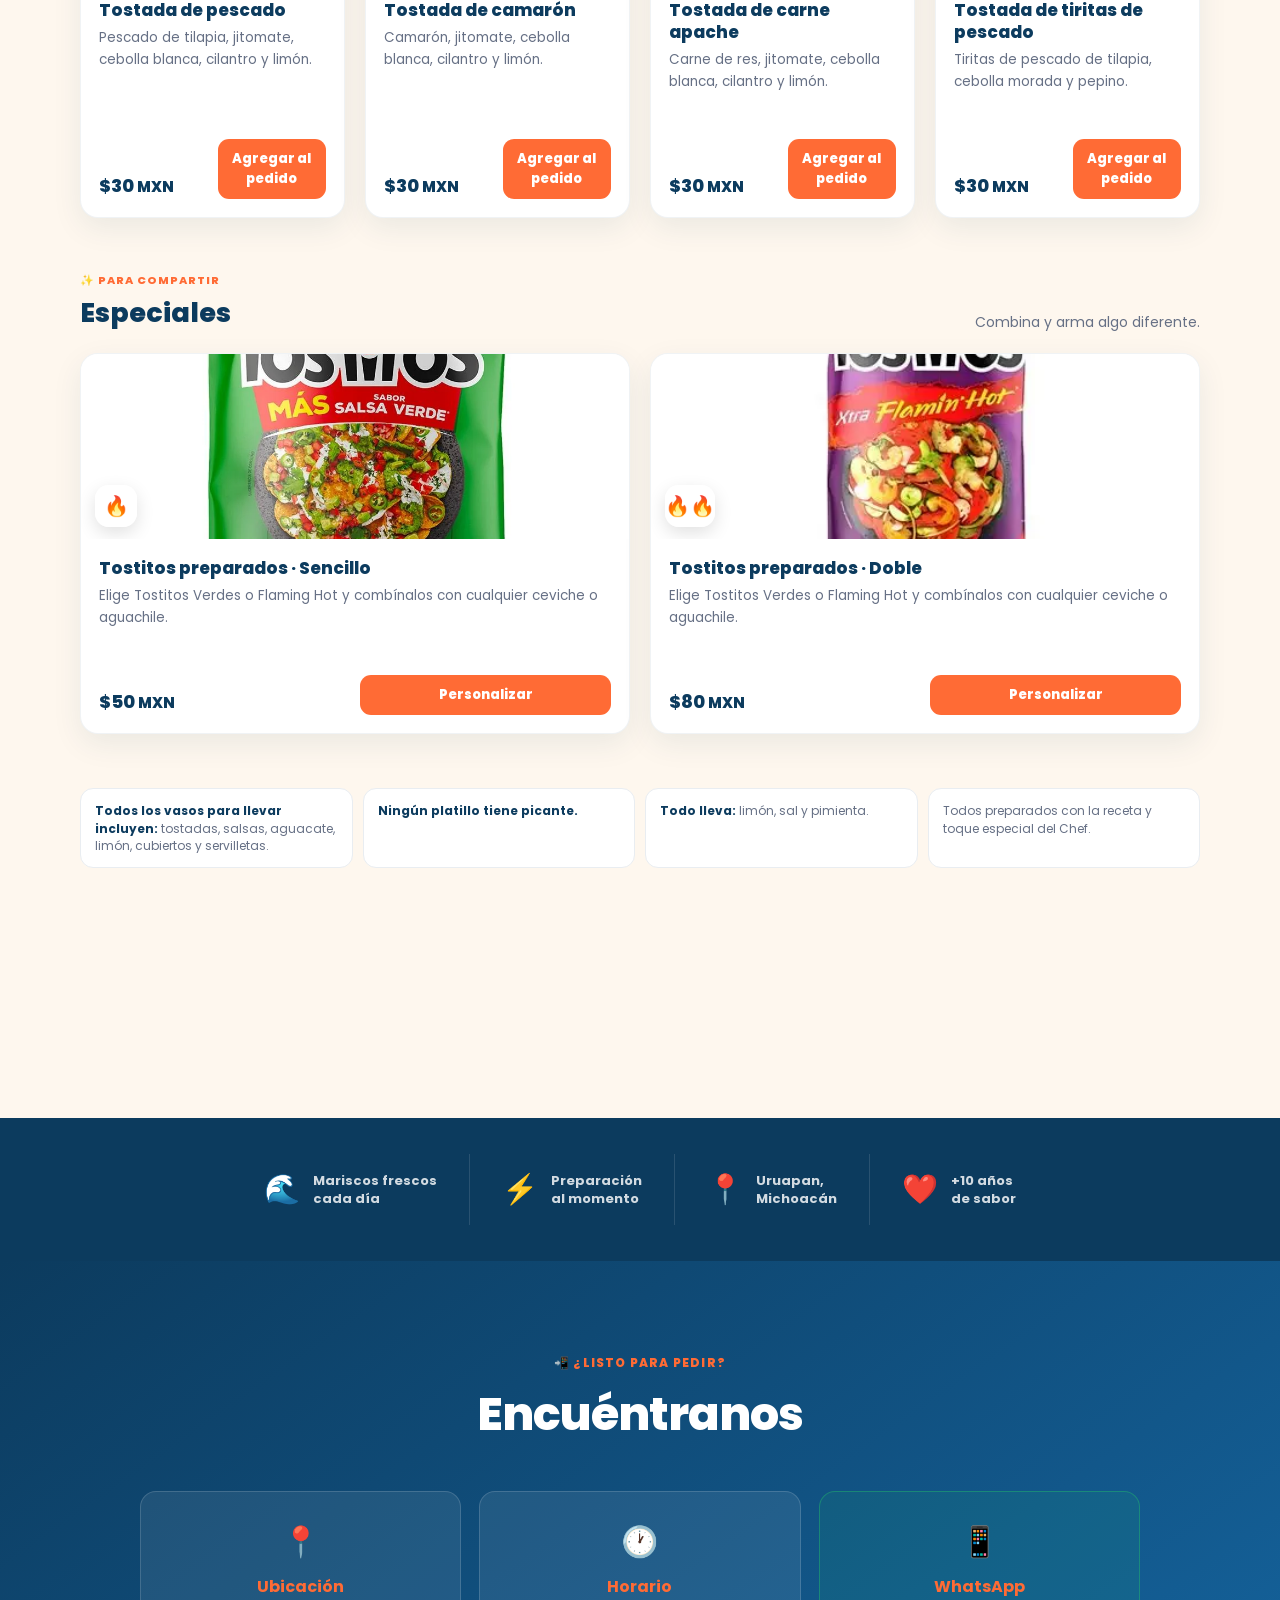
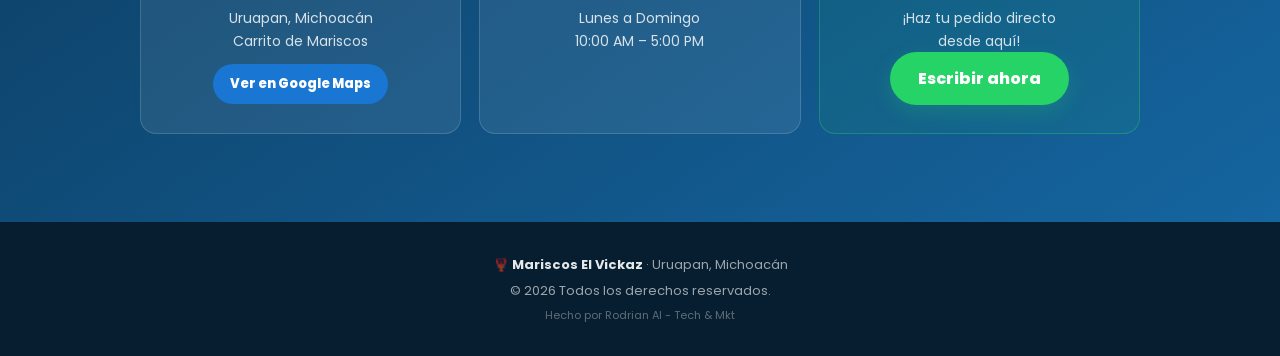
==== commit d3e452c1: "Añadir link a facebook" ====
--- a/index.html
+++ b/index.html
@@ -25,6 +25,11 @@
           <span class="nav-cart-count cart-count">0</span>
         </button>
         <a href="https://wa.me/+524521628312?text=Hola%2C%20quiero%20hacer%20un%20pedido%20%F0%9F%A6%9E" target="_blank" rel="noopener" class="nav-whatsapp">Pedir por WhatsApp</a>
+        <div class="nav-social">
+          <a href="https://www.facebook.com/ElVickaz/" target="_blank" rel="noopener" aria-label="Facebook de Mariscos El Vickaz">
+            <img src="./assets/icons/facebook.svg" alt="" width="18" height="18">
+          </a>
+        </div>
       </nav>
       <button class="hamburger" id="hamburger" type="button" aria-label="Abrir menú">☰</button>
     </div>
--- a/styles/styles.css
+++ b/styles/styles.css
@@ -91,7 +91,7 @@
 .card-image-wrap { height:185px; position:relative; overflow:hidden; background:#dce8ef; }
 .card-img { width:100%; height:100%; display:block; object-fit:cover; transition:transform .35s; }
 .menu-card:hover .card-img { transform:scale(1.035); }
-.card-emoji { position:absolute; left:14px; bottom:12px; width:42px; height:42px; border-radius:14px; background:rgba(255,255,255,.93); display:flex; align-items:center; justify-content:center; font-size:20px; box-shadow:0 6px 18px rgba(0,0,0,.12); }
+.card-emoji { position:absolute; left:14px; bottom:12px; min-width: 42px; width:auto; height:42px; border-radius:14px; background:rgba(255,255,255,.93); display:flex; align-items:center; justify-content:center; font-size:20px; box-shadow:0 6px 18px rgba(0,0,0,.12); }
 .card-badge { position:absolute; top:12px; left:12px; background:rgba(12,59,94,.92); color:#fff; padding:6px 10px; border-radius:999px; font-size:10px; font-weight:800; text-transform:uppercase; letter-spacing:.5px; }
 .card-body { padding:18px; display:flex; flex:1; flex-direction:column; }
 .card-top h4 { color:var(--blue-dark); font-size:17px; font-weight:800; line-height:1.3; margin-bottom:6px; }
@@ -134,6 +134,9 @@
 .contact-card-wa { border-color:rgba(37,211,102,.35); background:rgba(37,211,102,.08); }
 footer { background:#071e30; color:rgba(255,255,255,.6); text-align:center; padding:30px 24px; line-height:2; font-size:13px; }
 footer strong { color:rgba(255,255,255,.9); }
+.nav-social { display:flex; justify-content:center; margin:4px 0; }
+.nav-social a { display:inline-flex; align-items:center; justify-content:center; width:34px; height:34px; border-radius:50%; background:rgba(255,255,255,.08); transition:background .2s; }
+.nav-social a:hover { background:rgba(255,255,255,.18); }
 .footer-credit { color:rgba(255,255,255,.35); font-size:11px; }
 
 /* ===== Floating actions ===== */
@@ -201,7 +204,7 @@
 
 /* ===== Responsive ===== */
 @media (max-width:900px) {
-  nav a:not(.nav-whatsapp), nav .nav-cart { display:none; }
+  nav a:not(.nav-whatsapp):not(.nav-social a), nav .nav-cart { display:none; }
   .hamburger { display:block; }
   .menu-notes { grid-template-columns:repeat(2,1fr); }
   .contact-grid { grid-template-columns:1fr; }
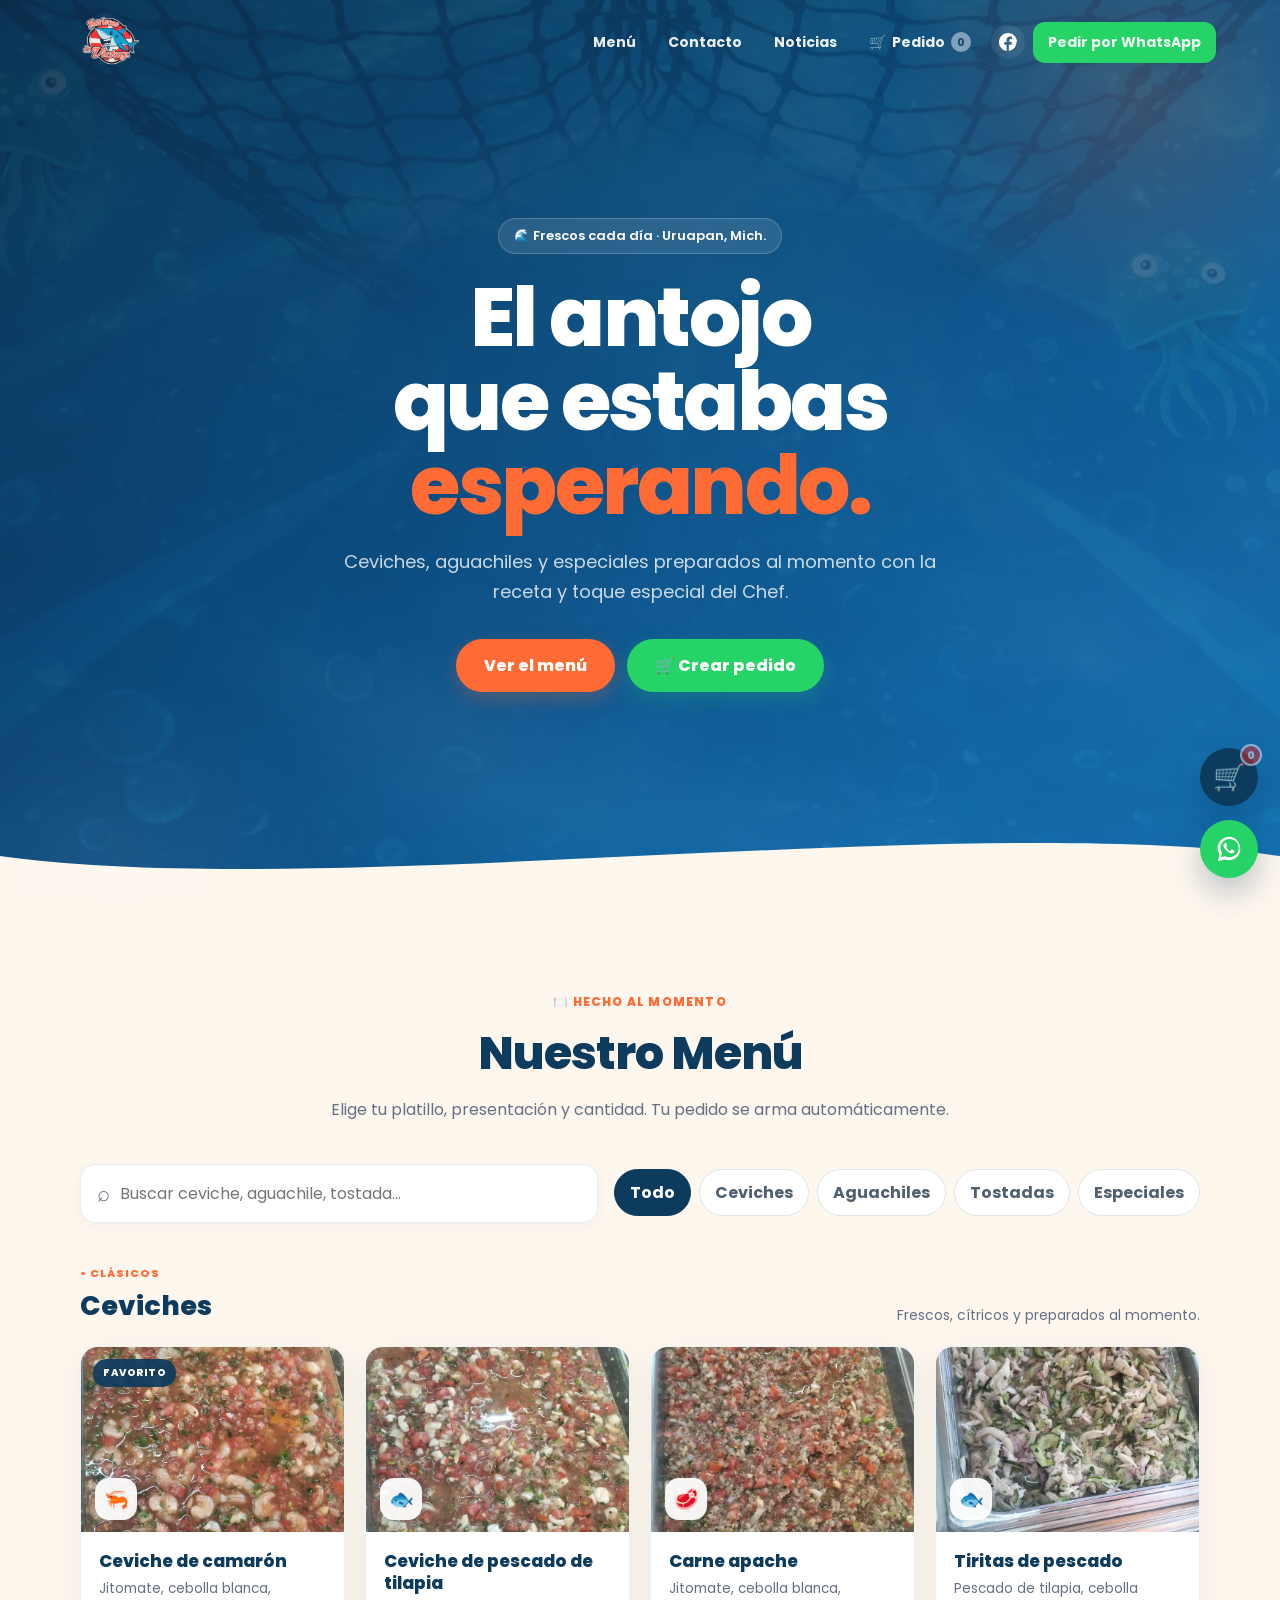
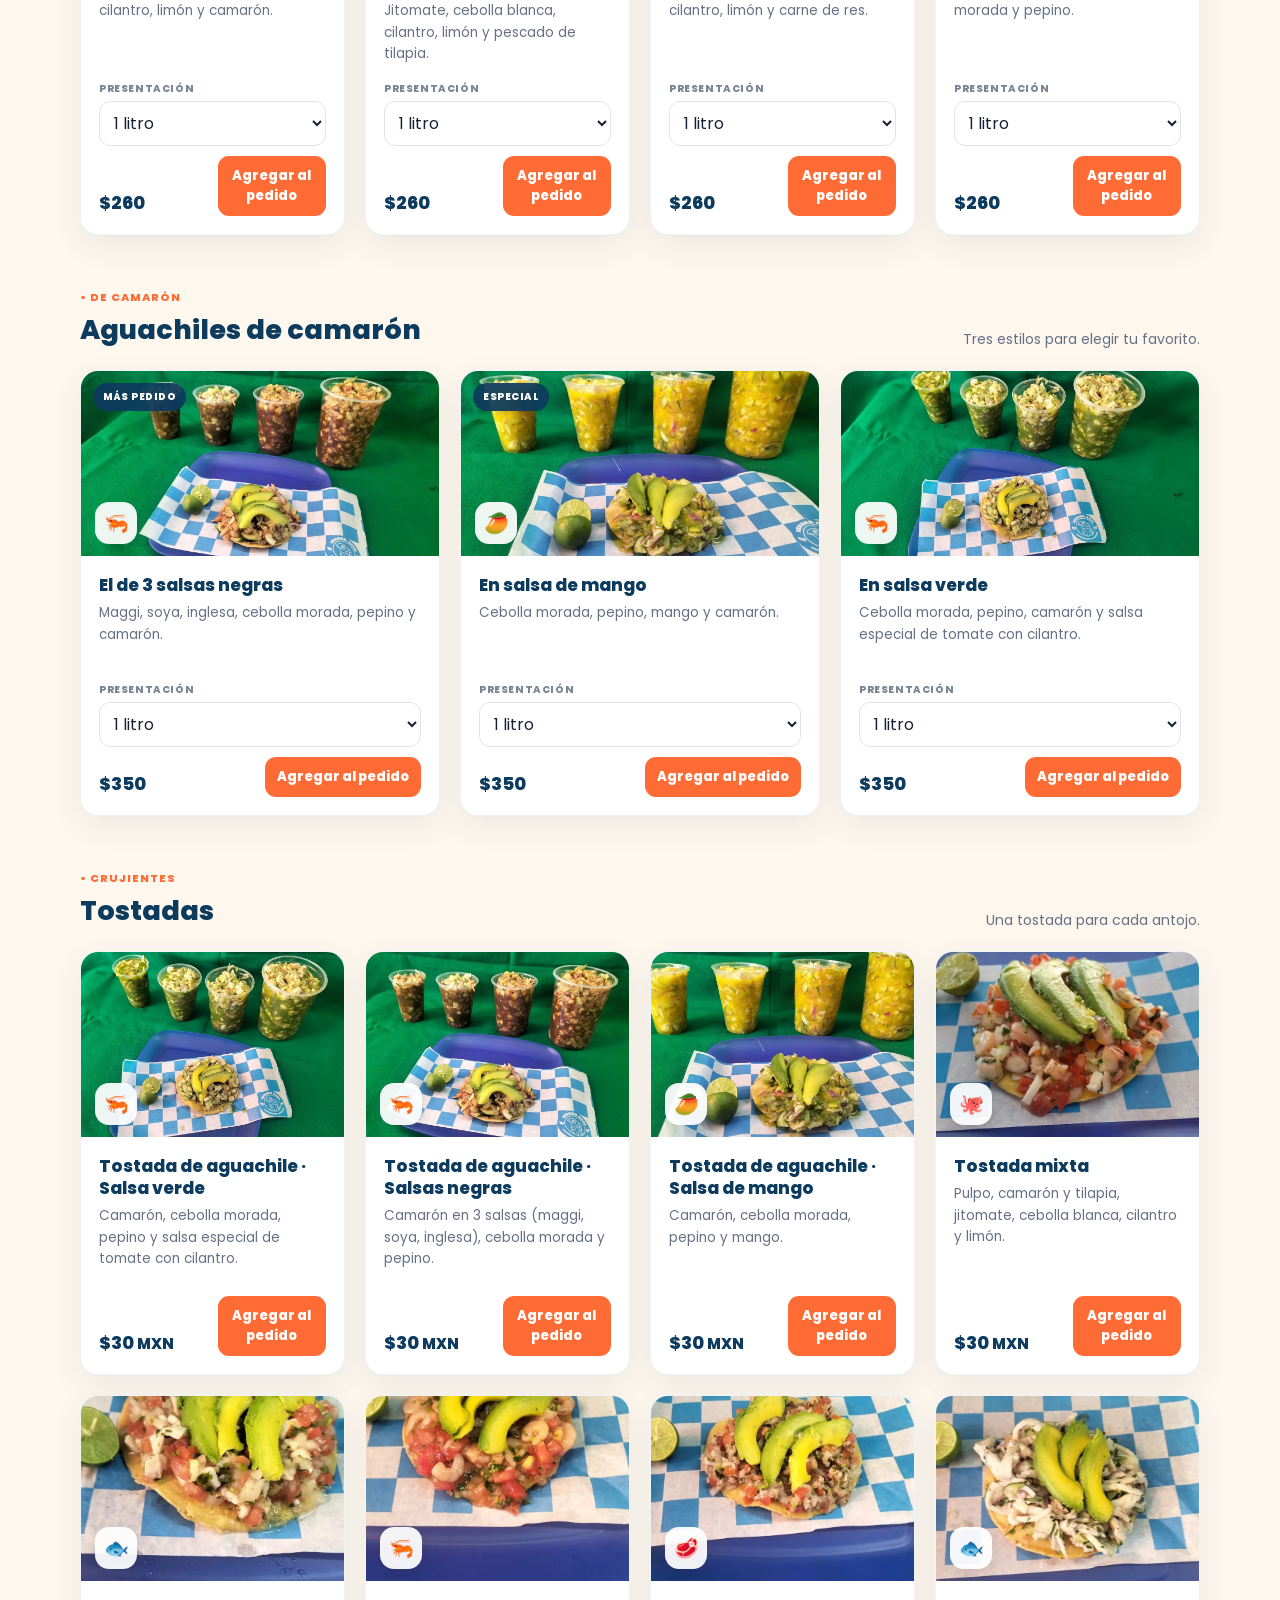
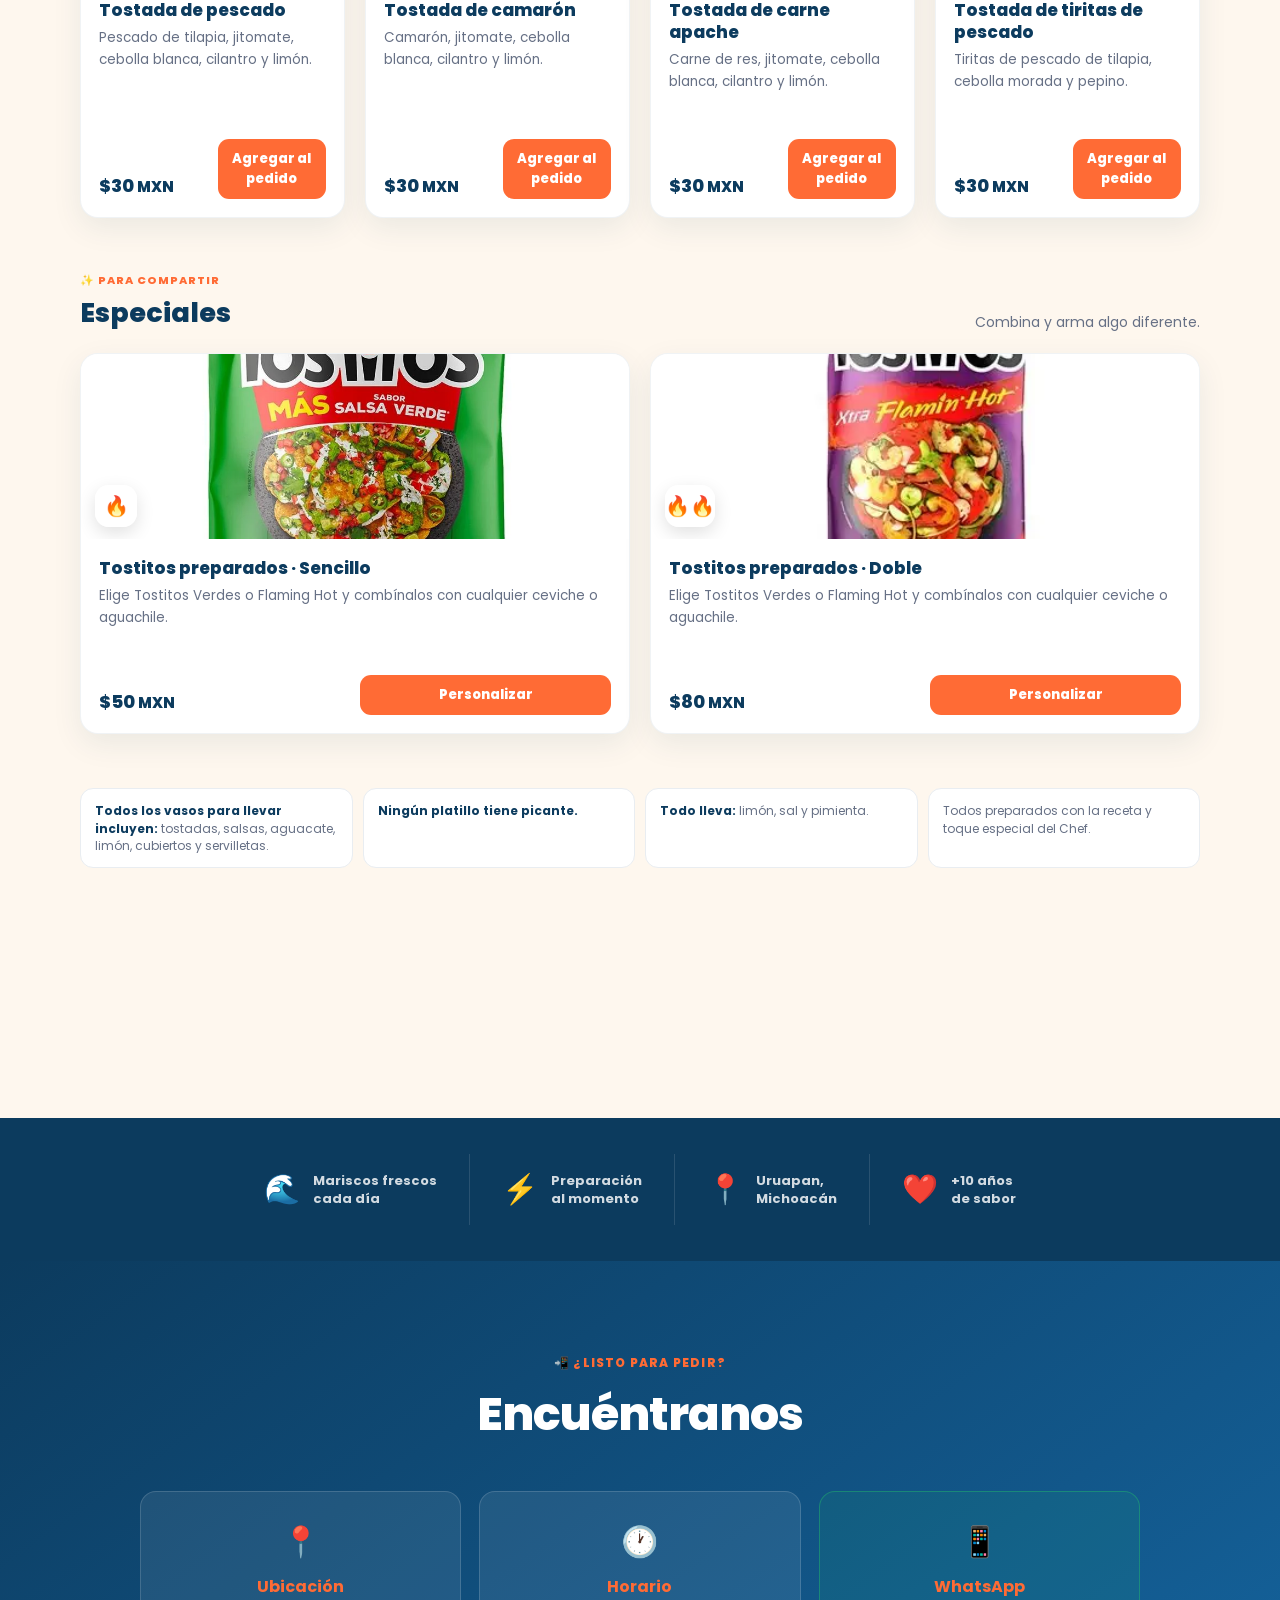
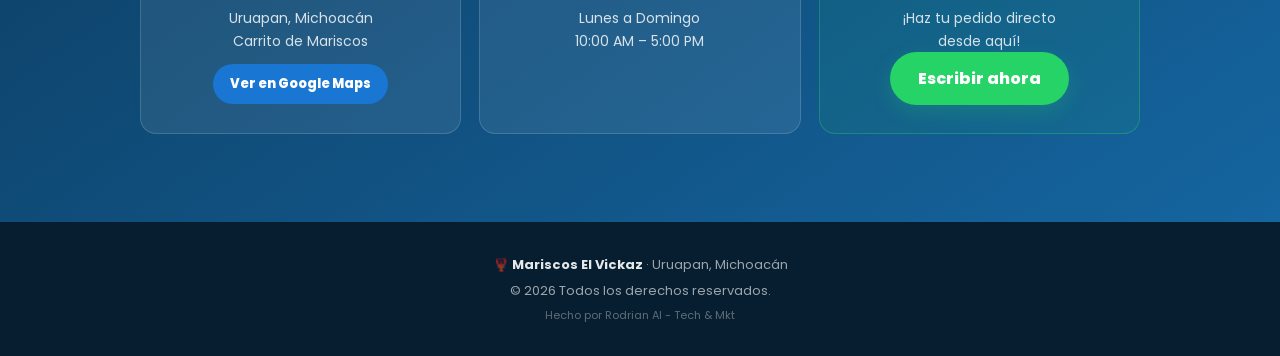
==== commit 863b73f2: "mover link de facebook" ====
--- a/index.html
+++ b/index.html
@@ -24,12 +24,12 @@
           <span aria-hidden="true">🛒</span> Pedido
           <span class="nav-cart-count cart-count">0</span>
         </button>
-        <a href="https://wa.me/+524521628312?text=Hola%2C%20quiero%20hacer%20un%20pedido%20%F0%9F%A6%9E" target="_blank" rel="noopener" class="nav-whatsapp">Pedir por WhatsApp</a>
         <div class="nav-social">
           <a href="https://www.facebook.com/ElVickaz/" target="_blank" rel="noopener" aria-label="Facebook de Mariscos El Vickaz">
             <img src="./assets/icons/facebook.svg" alt="" width="18" height="18">
           </a>
         </div>
+        <a href="https://wa.me/+524521628312?text=Hola%2C%20quiero%20hacer%20un%20pedido%20%F0%9F%A6%9E" target="_blank" rel="noopener" class="nav-whatsapp">Pedir por WhatsApp</a>
       </nav>
       <button class="hamburger" id="hamburger" type="button" aria-label="Abrir menú">☰</button>
     </div>
--- a/styles/styles.css
+++ b/styles/styles.css
@@ -44,7 +44,7 @@
 .mobile-cart { display:flex; align-items:center; justify-content:space-between; }
 
 /* ===== Hero ===== */
-.hero { min-height:100vh; display:flex; align-items:center; justify-content:center; position:relative; overflow:hidden; background:linear-gradient(145deg,#0c2d4a 0%,#0d4a7a 45%,#1565a0 76%,#1a7fc0 100%); padding:100px 24px 90px; }
+.hero { min-height:100vh; display:flex; align-items:center; justify-content:center; position:relative; overflow:hidden; background:linear-gradient(145deg,rgba(12,45,74,.88) 0%,rgba(13,74,122,.85) 45%,rgba(21,101,160,.82) 76%,rgba(26,127,192,.8) 100%), url("../assets/fondo.webp") center/cover no-repeat; padding:100px 24px 90px; }
 .hero::before { content:""; position:absolute; width:520px; height:520px; border-radius:50%; background:radial-gradient(circle,rgba(255,107,53,.18),transparent 70%); top:-160px; right:-120px; }
 .hero::after { content:""; position:absolute; width:420px; height:420px; border-radius:50%; background:radial-gradient(circle,rgba(255,255,255,.06),transparent 70%); bottom:-180px; left:-100px; }
 .hero-content { position:relative; z-index:1; max-width:760px; margin:0 auto; text-align:center; }
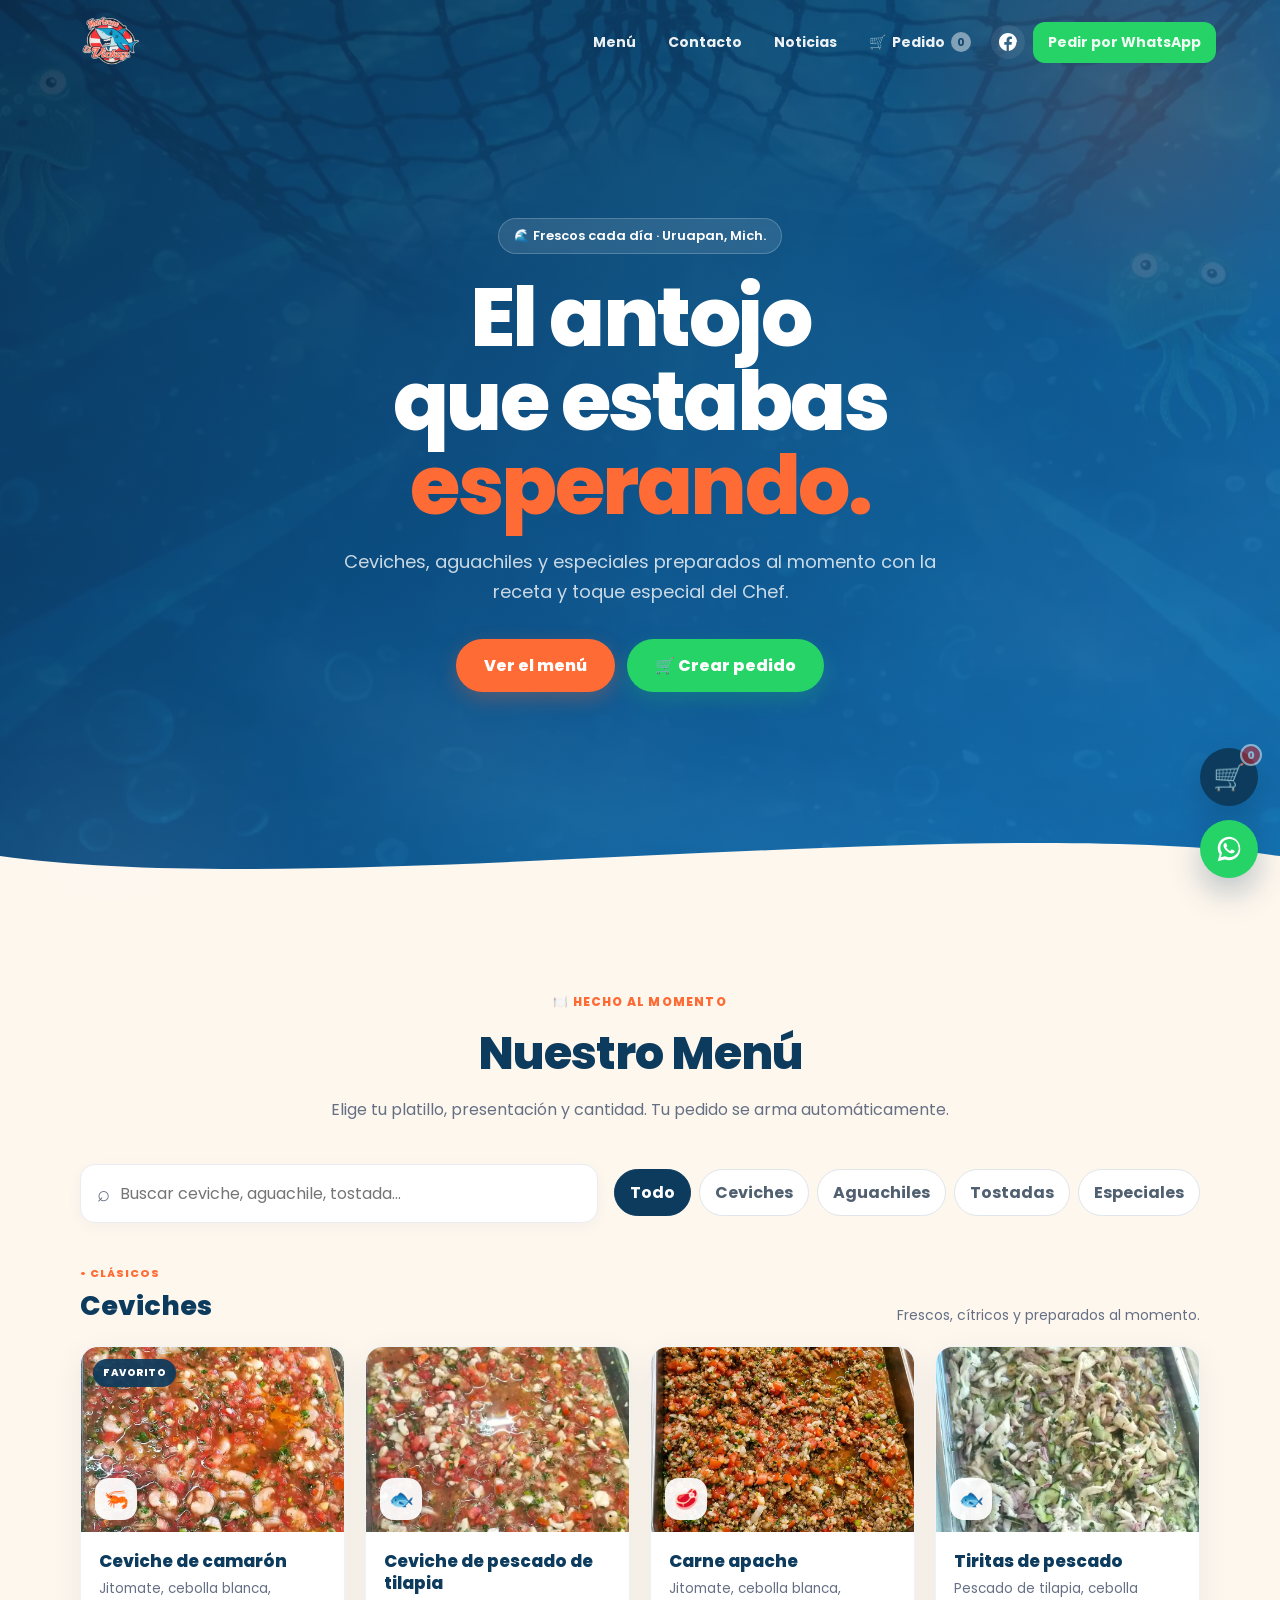
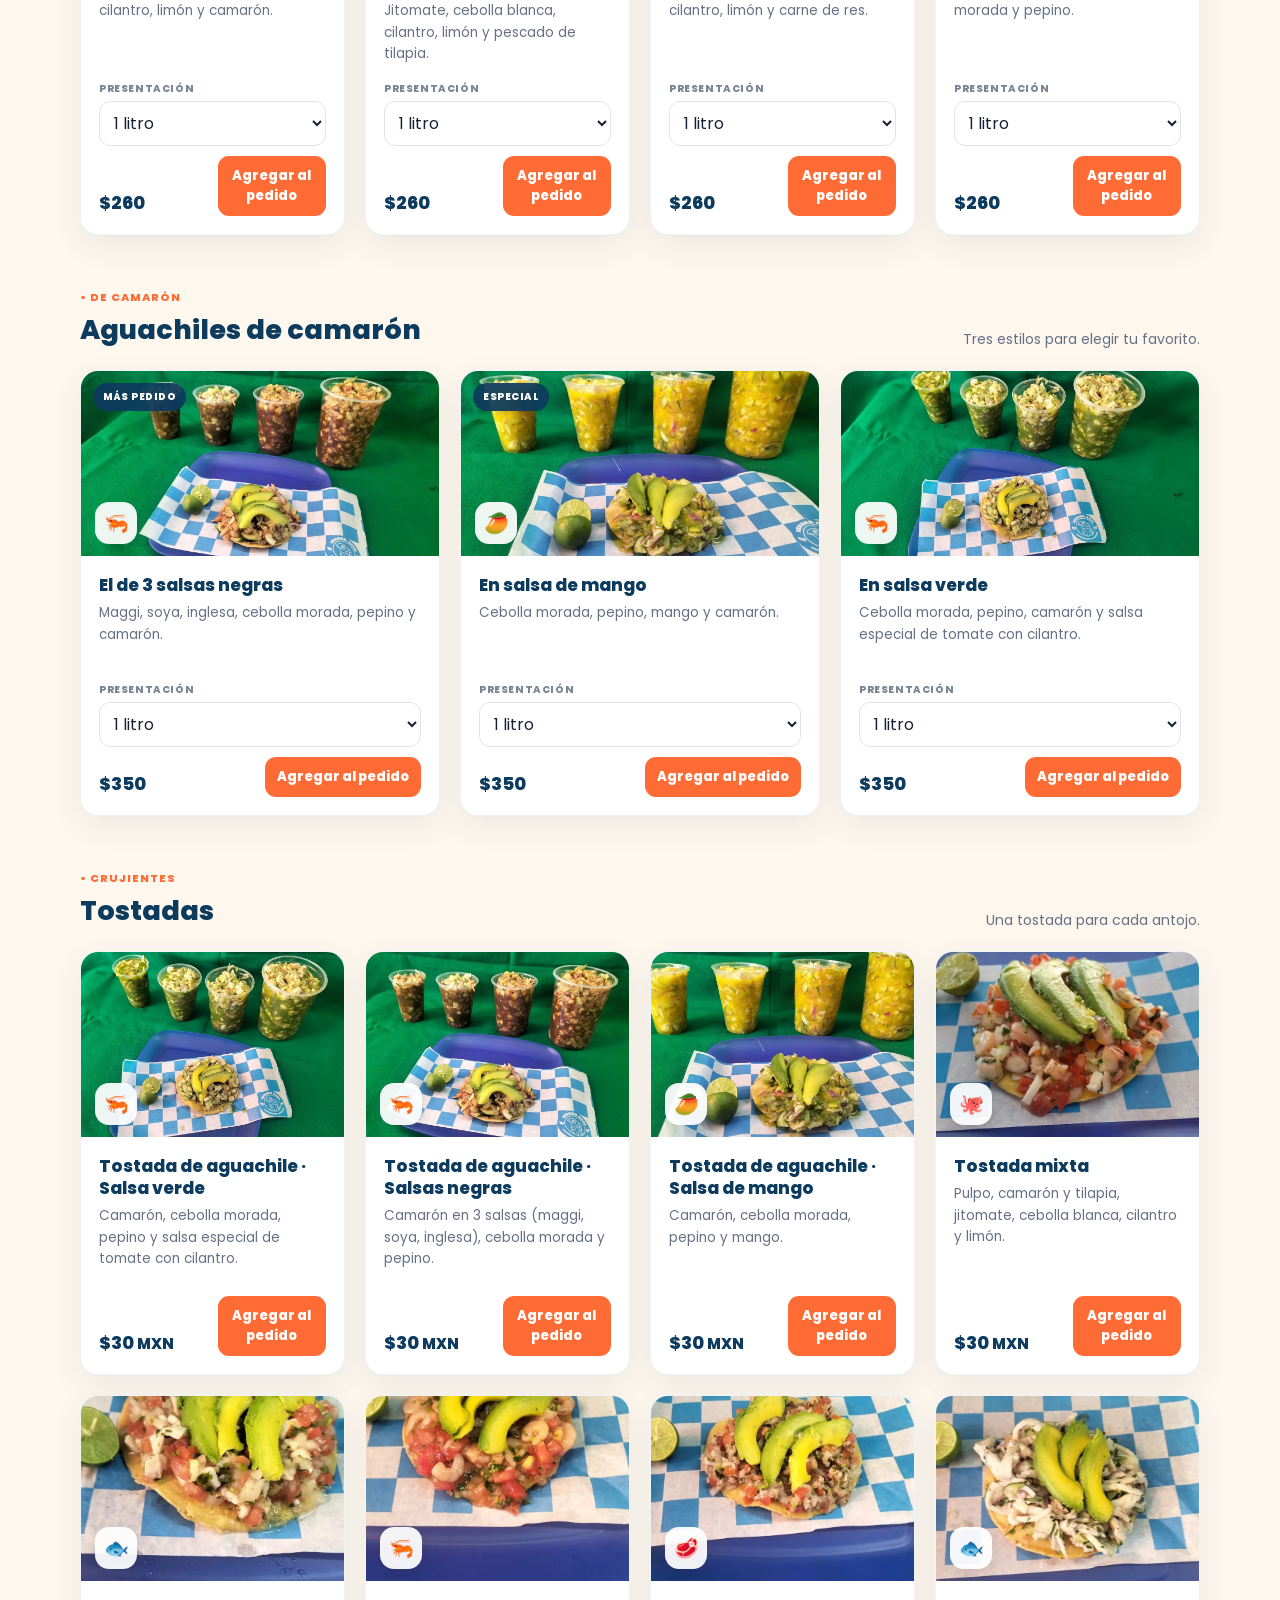
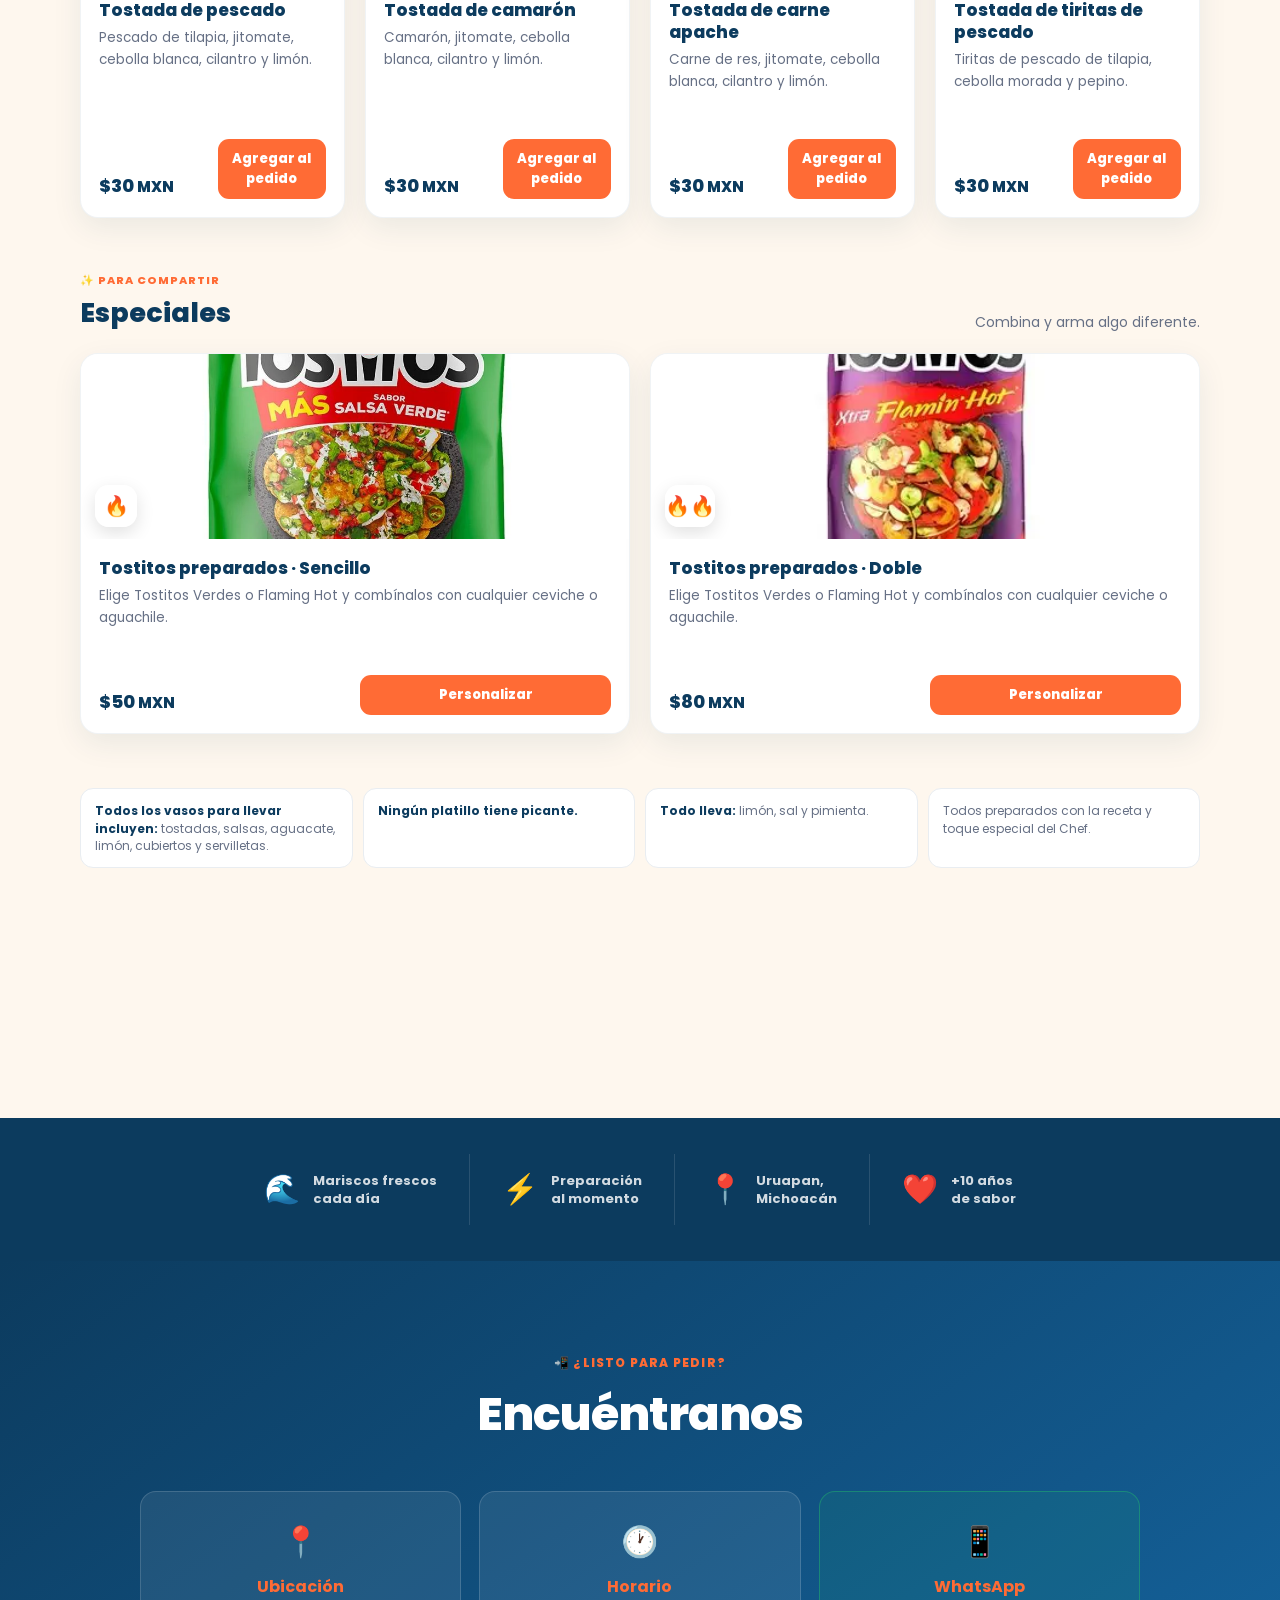
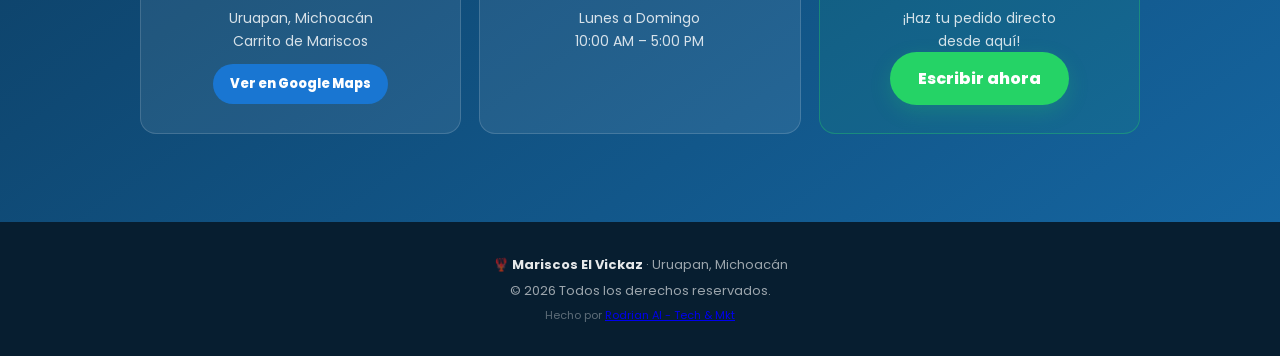
==== commit ad1b42b8: "añadir enlace a rodrian AI" ====
--- a/index.html
+++ b/index.html
@@ -131,7 +131,7 @@
   <footer>
     <p>🦞 <strong>Mariscos El Vickaz</strong> · Uruapan, Michoacán</p>
     <p>&copy; 2026 Todos los derechos reservados.</p>
-    <p class="footer-credit">Hecho por Rodrian AI - Tech & Mkt</p>
+    <p class="footer-credit">Hecho por <a href="https://www.accordingchimpanzee.com" target="_blank" rel="noopener">Rodrian AI - Tech &amp; Mkt</a></p>
   </footer>
 
   <div class="floating-actions">
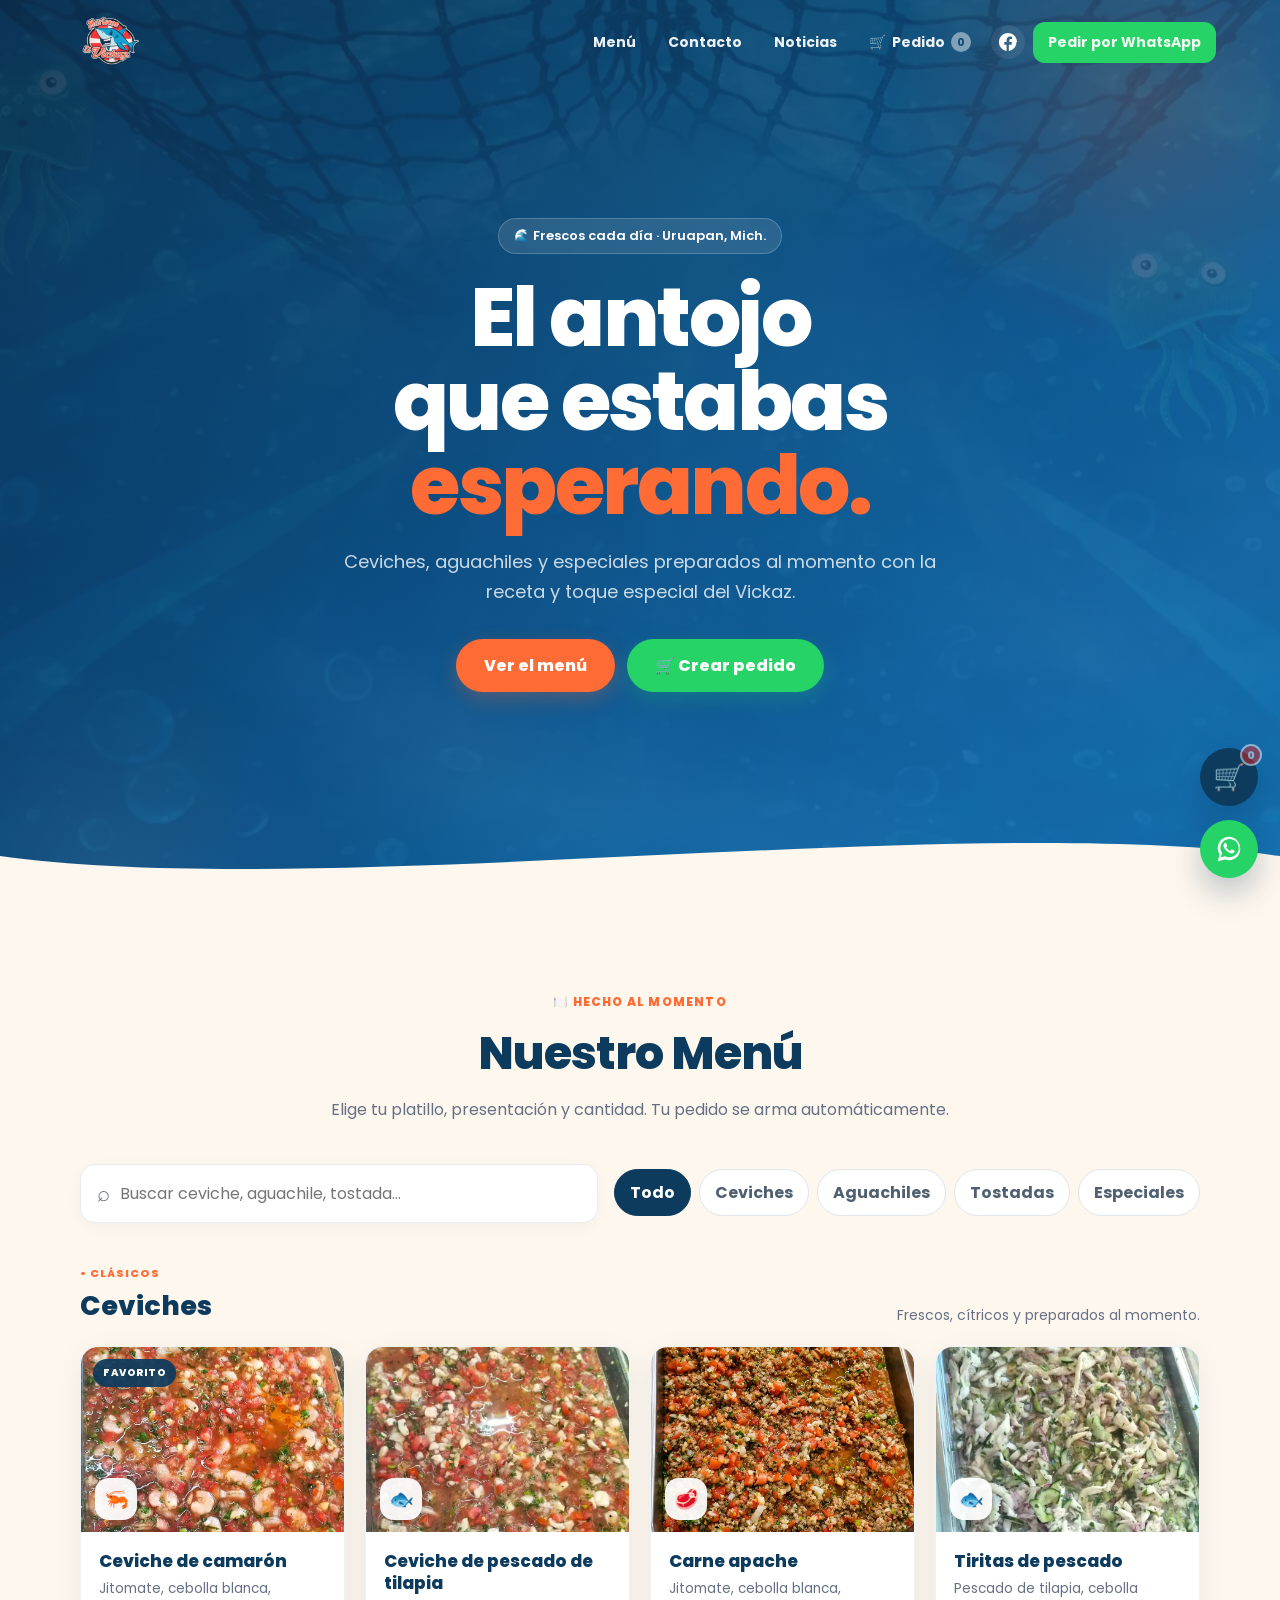
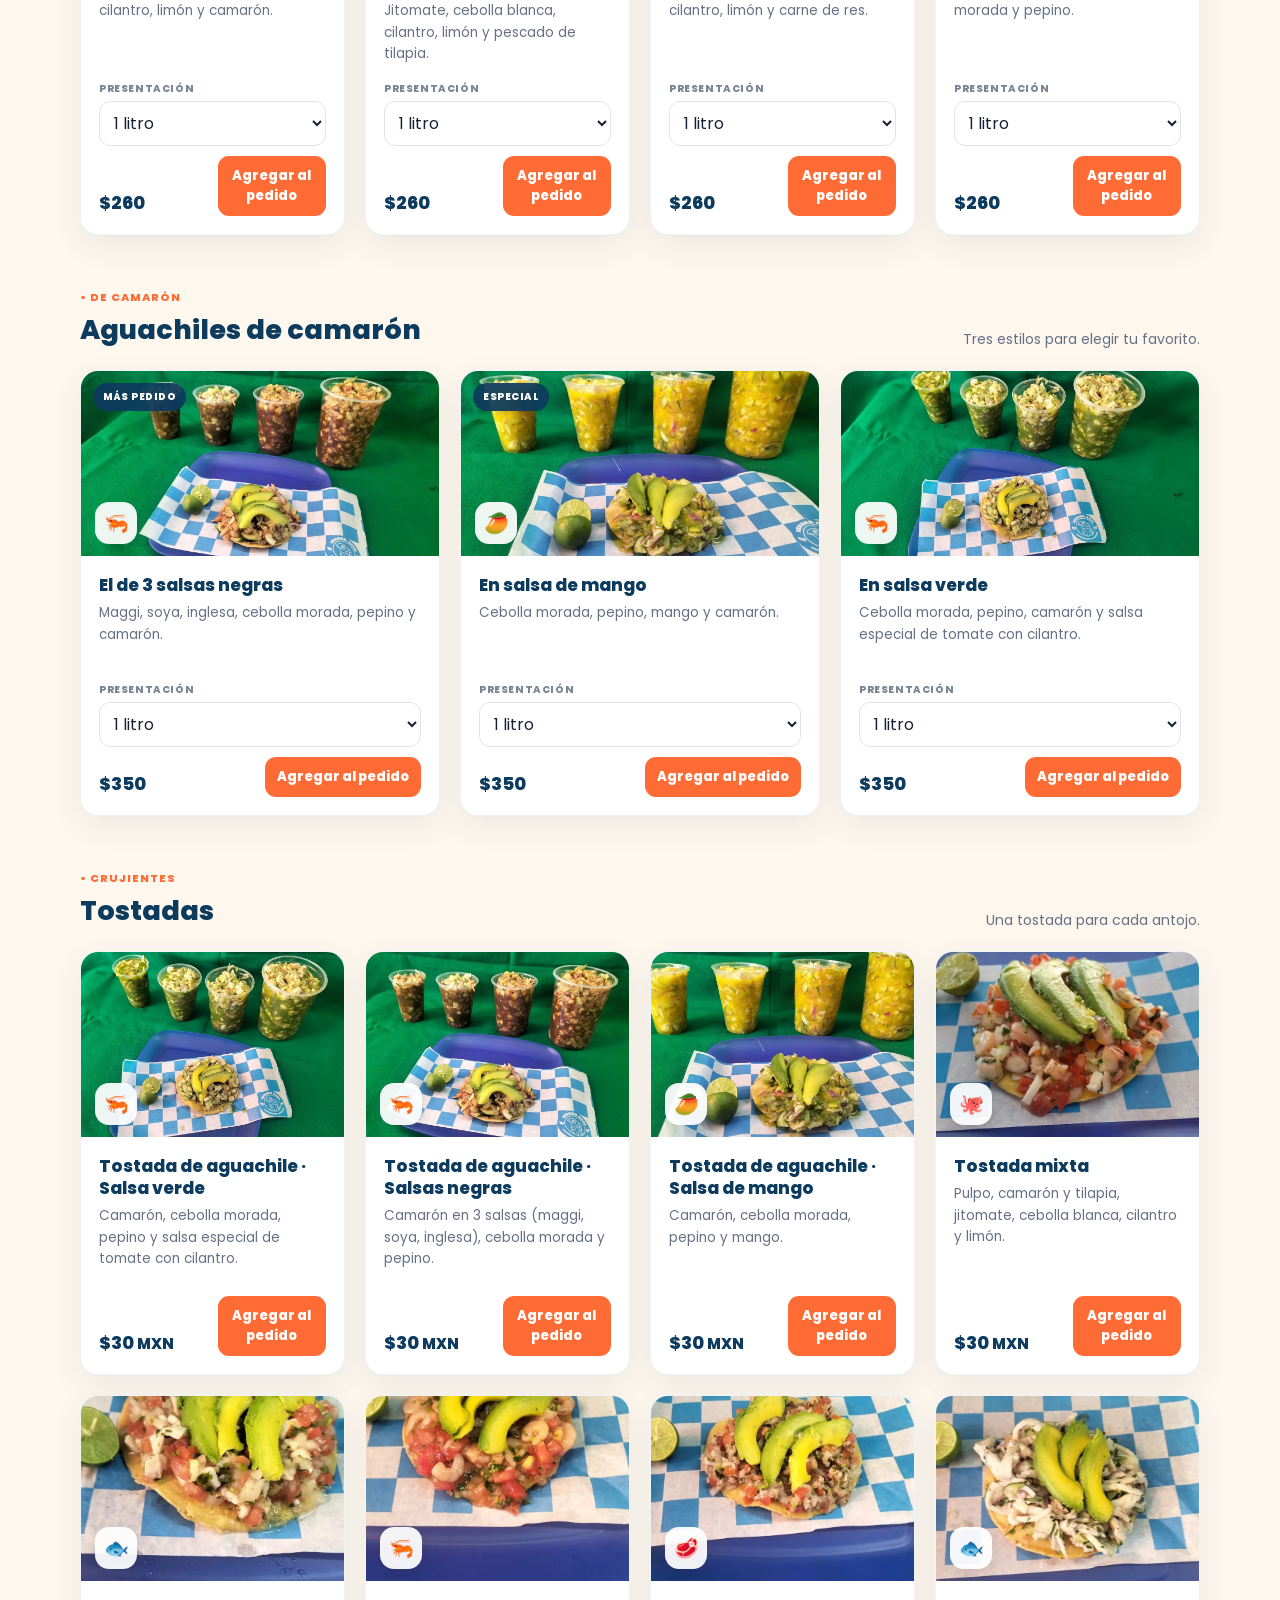
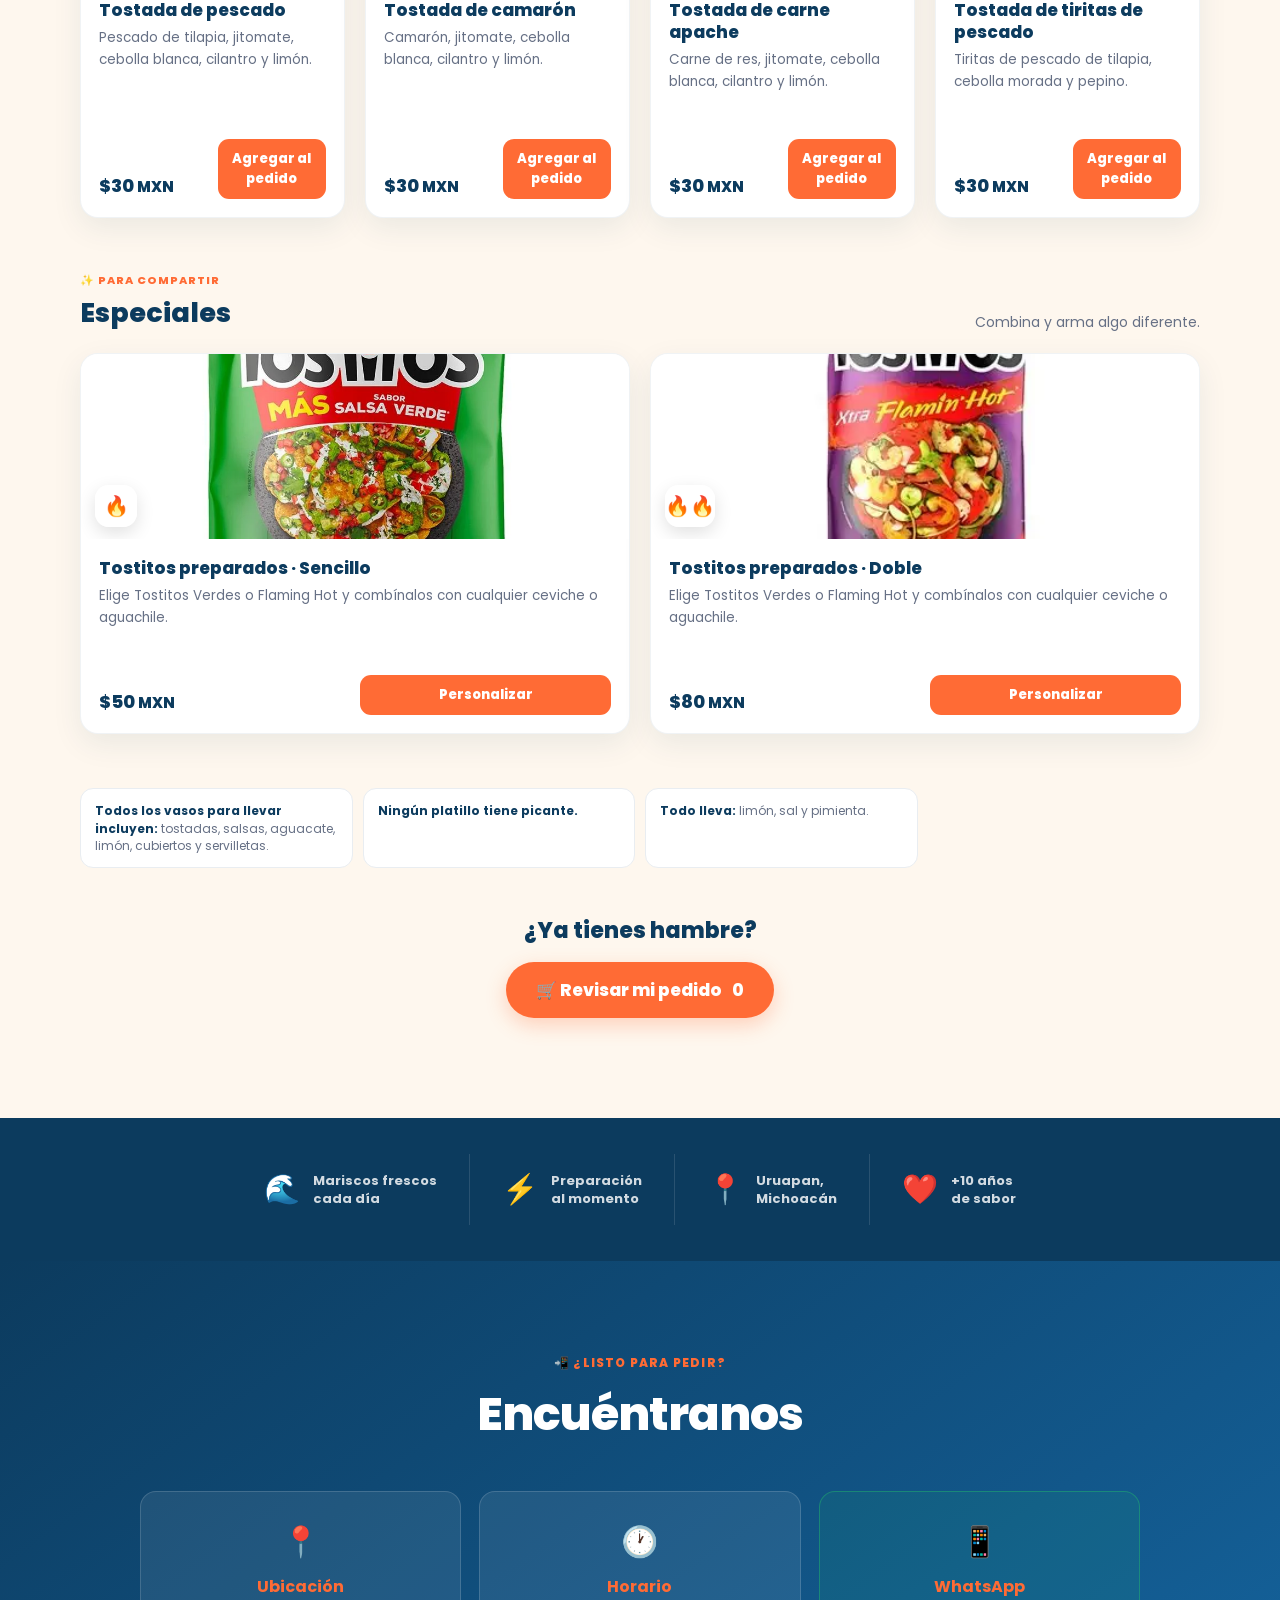
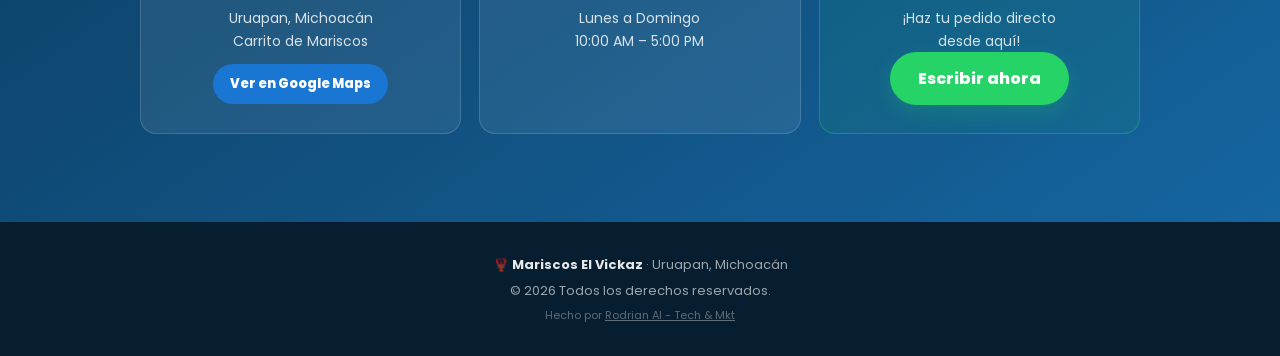
==== commit f3a629f4: "Chef -> Vickaz" ====
--- a/index.html
+++ b/index.html
@@ -46,7 +46,7 @@
     <div class="hero-content">
       <span class="hero-badge">🌊 Frescos cada día · Uruapan, Mich.</span>
       <h1>El antojo<br>que estabas<br><span class="highlight">esperando.</span></h1>
-      <p>Ceviches, aguachiles y especiales preparados al momento con la receta y toque especial del Chef.</p>
+      <p>Ceviches, aguachiles y especiales preparados al momento con la receta y toque especial del Vickaz.</p>
       <div class="hero-ctas">
         <a href="#menu" class="btn-primary">Ver el menú</a>
         <button class="btn-wa" type="button" id="heroCart">🛒 Crear pedido</button>
@@ -84,7 +84,6 @@
       <div><strong>Todos los vasos para llevar incluyen:</strong> tostadas, salsas, aguacate, limón, cubiertos y servilletas.</div>
       <div><strong>Ningún platillo tiene picante.</strong></div>
       <div><strong>Todo lleva:</strong> limón, sal y pimienta.</div>
-      <div>Todos preparados con la receta y toque especial del Chef.</div>
     </div>
 
     <div class="menu-cta">
--- a/styles/styles.css
+++ b/styles/styles.css
@@ -138,6 +138,7 @@
 .nav-social a { display:inline-flex; align-items:center; justify-content:center; width:34px; height:34px; border-radius:50%; background:rgba(255,255,255,.08); transition:background .2s; }
 .nav-social a:hover { background:rgba(255,255,255,.18); }
 .footer-credit { color:rgba(255,255,255,.35); font-size:11px; }
+.footer-credit a { color:rgba(255,255,255,.35); }
 
 /* ===== Floating actions ===== */
 .floating-actions { position:fixed; right:22px; bottom:22px; z-index:250; display:flex; flex-direction:column; align-items:center; gap:14px; }
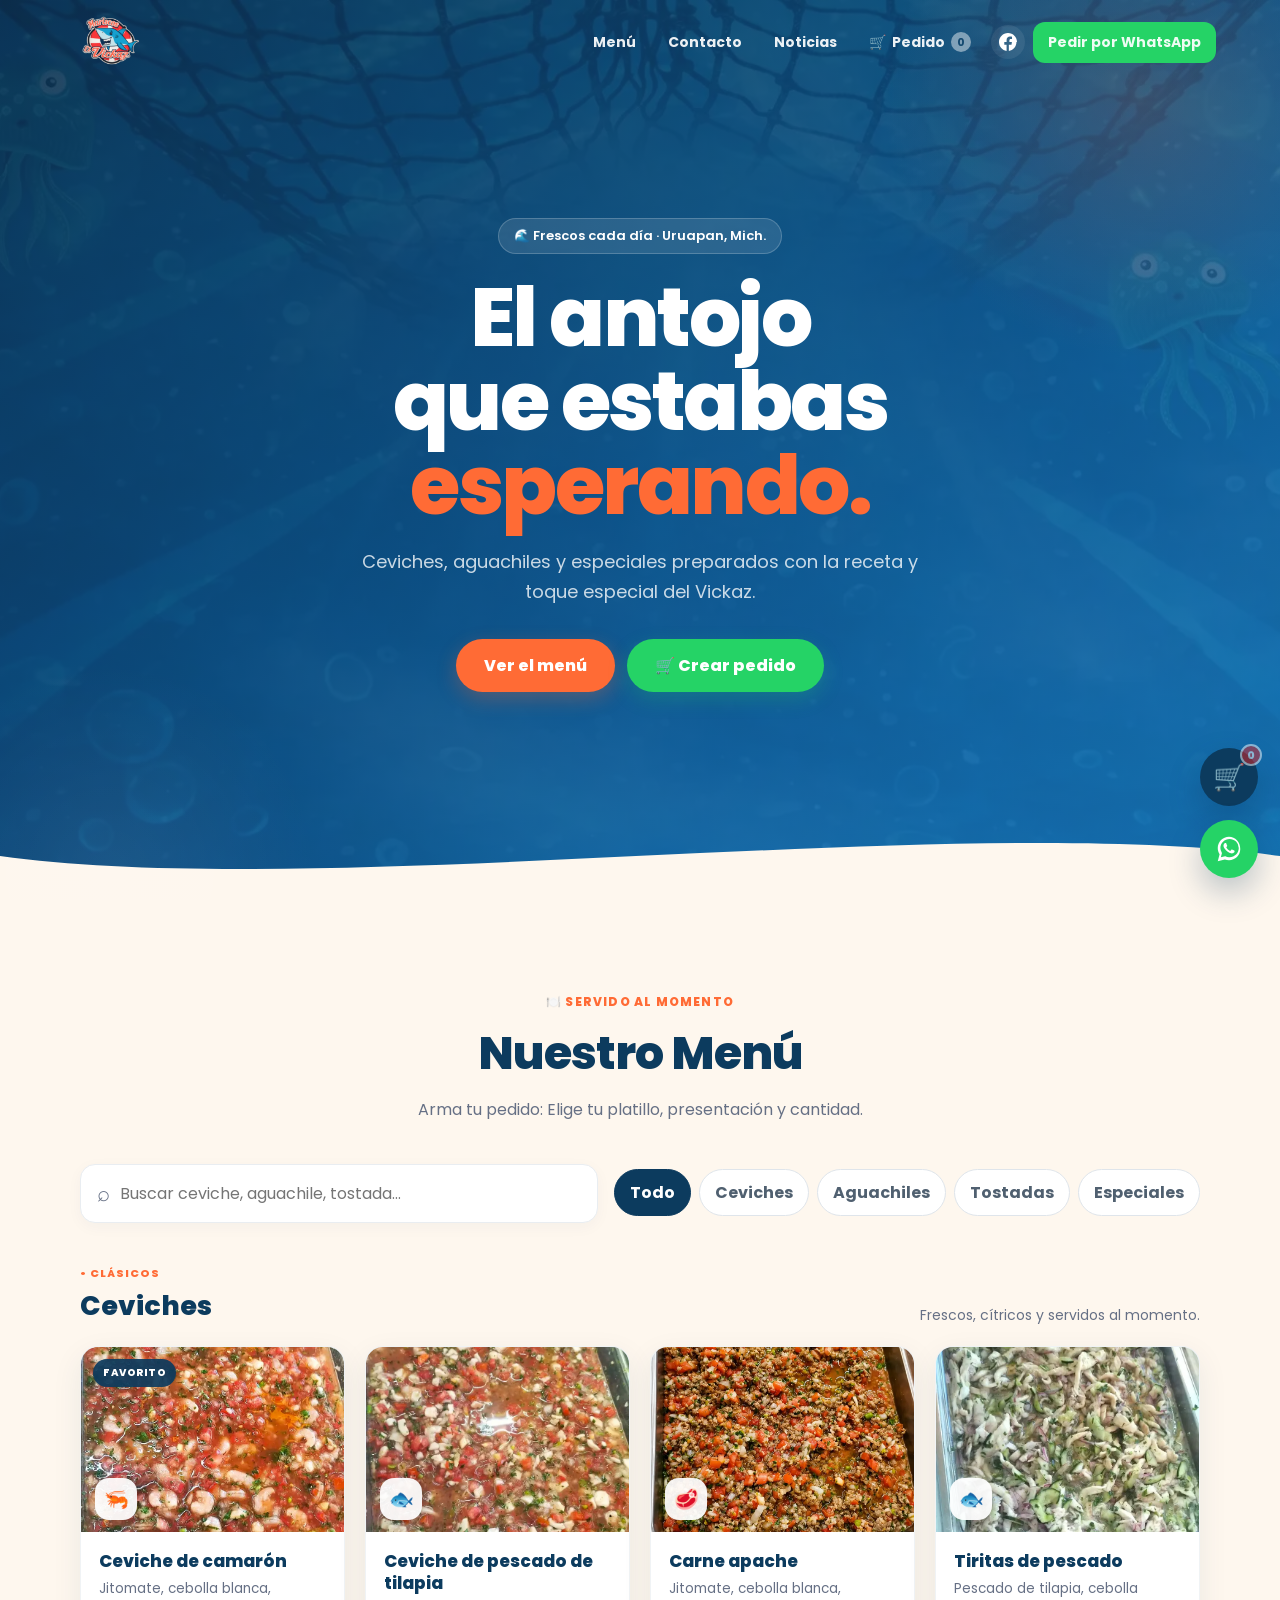
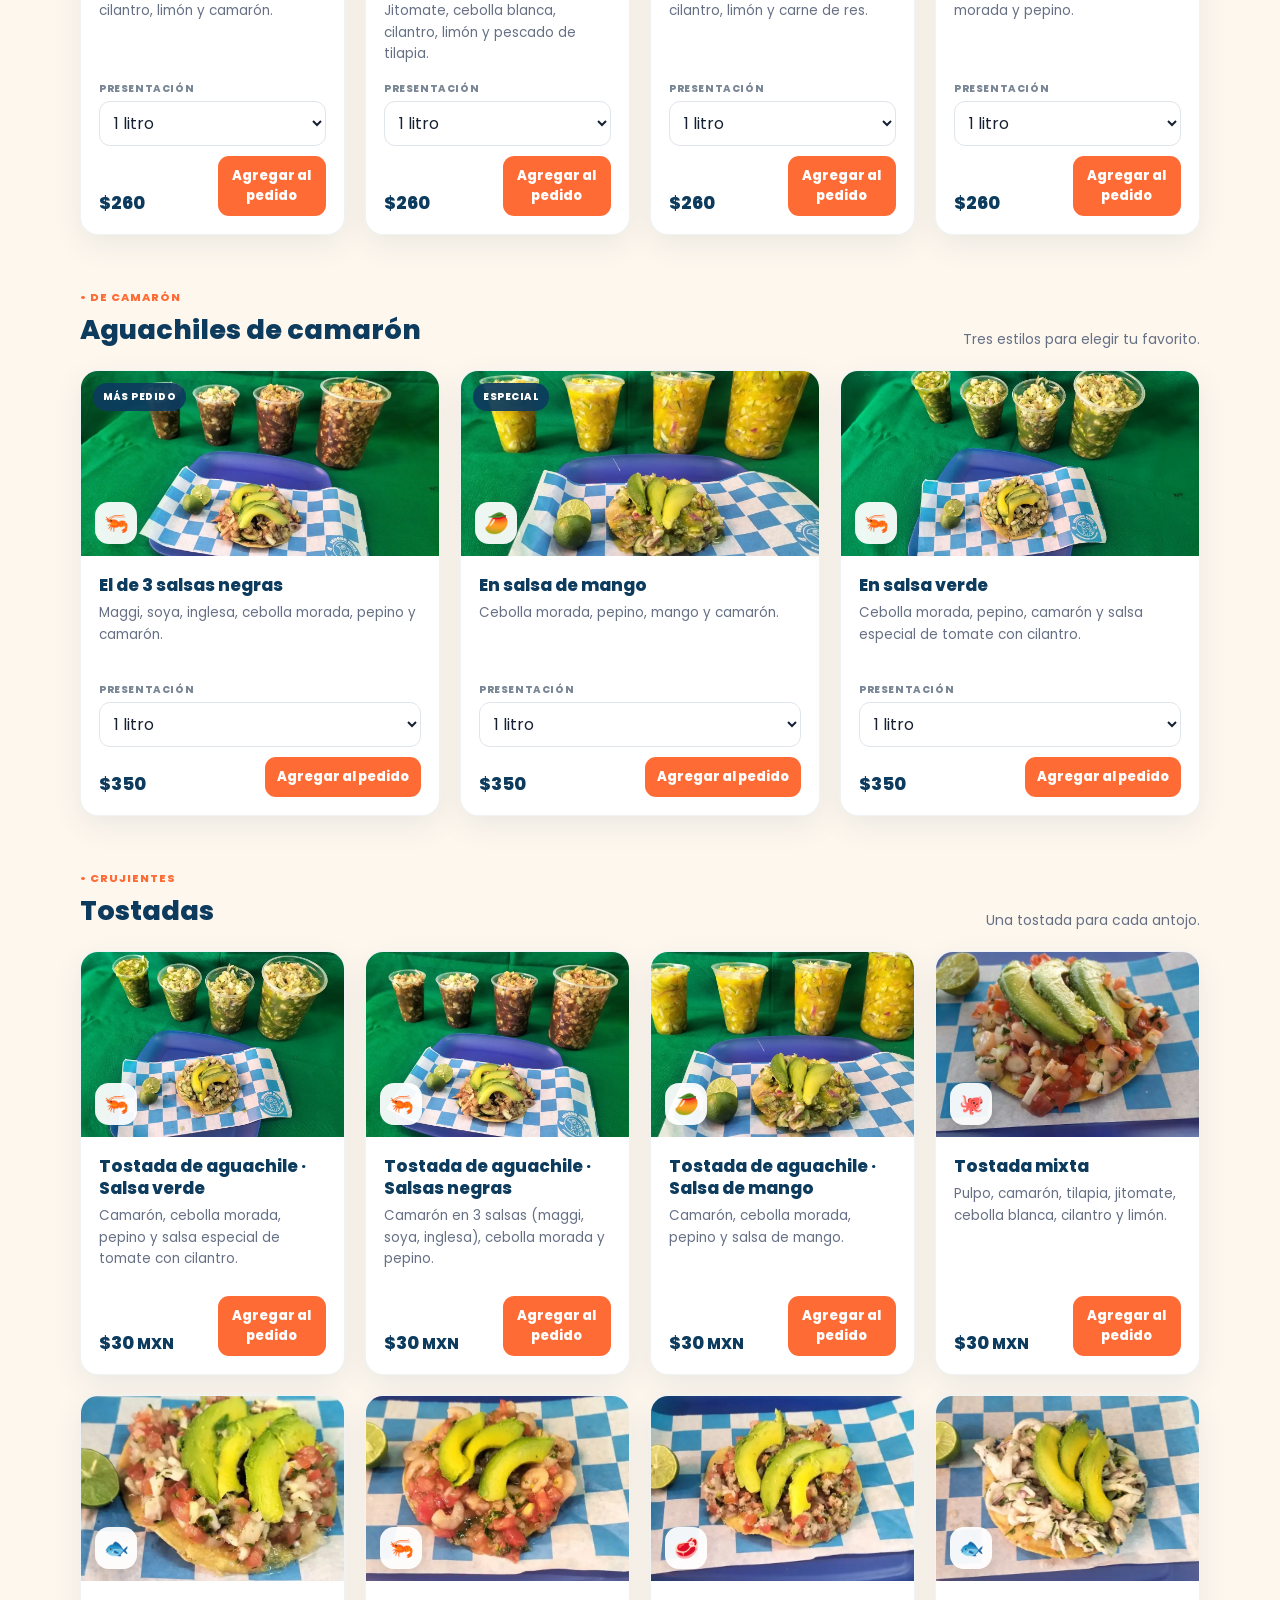
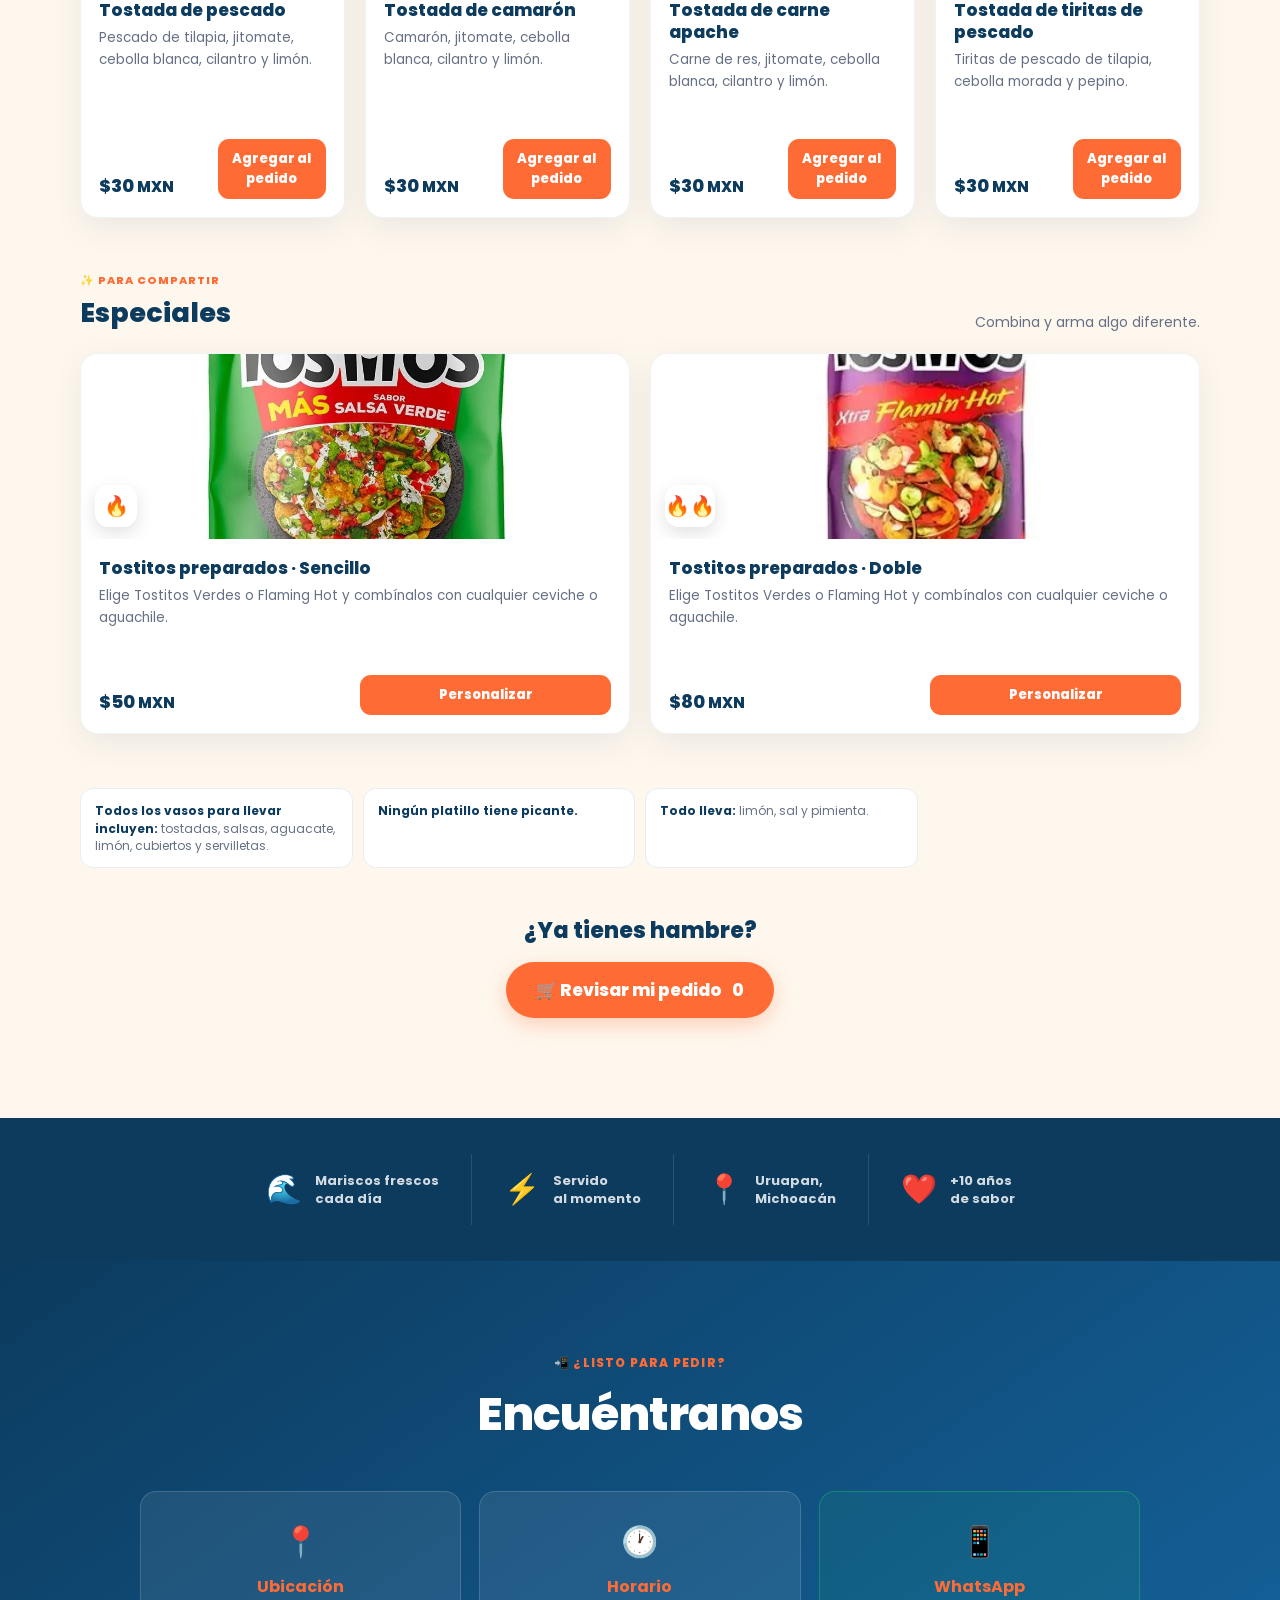
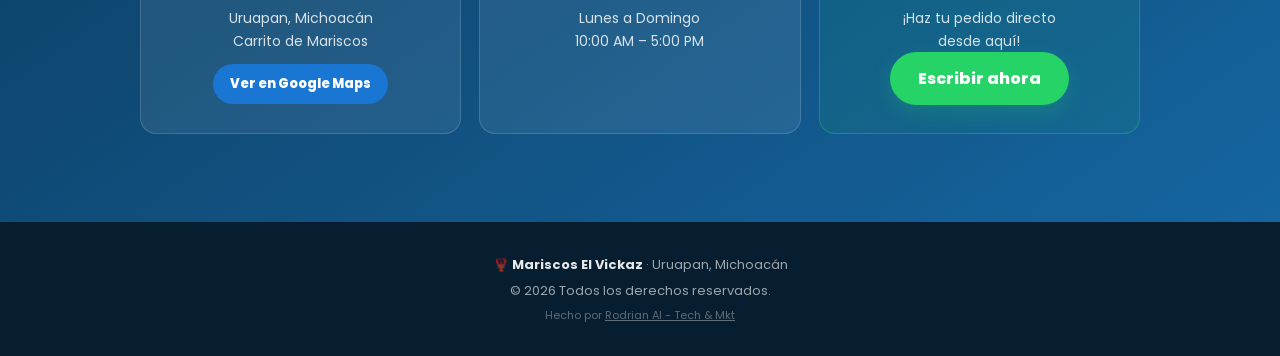
==== commit 90f64dd6: "actualizar texto e imágenes" ====
--- a/index.html
+++ b/index.html
@@ -46,7 +46,7 @@
     <div class="hero-content">
       <span class="hero-badge">🌊 Frescos cada día · Uruapan, Mich.</span>
       <h1>El antojo<br>que estabas<br><span class="highlight">esperando.</span></h1>
-      <p>Ceviches, aguachiles y especiales preparados al momento con la receta y toque especial del Vickaz.</p>
+      <p>Ceviches, aguachiles y especiales preparados con la receta y toque especial del Vickaz.</p>
       <div class="hero-ctas">
         <a href="#menu" class="btn-primary">Ver el menú</a>
         <button class="btn-wa" type="button" id="heroCart">🛒 Crear pedido</button>
@@ -59,9 +59,9 @@
 
   <section class="menu" id="menu">
     <div class="section-header">
-      <span class="section-tag">🍽️ Hecho al momento</span>
+      <span class="section-tag">🍽️ Servido al momento</span>
       <h2>Nuestro Menú</h2>
-      <p>Elige tu platillo, presentación y cantidad. Tu pedido se arma automáticamente.</p>
+      <p>Arma tu pedido: Elige tu platillo, presentación y cantidad.</p>
     </div>
 
     <div class="menu-toolbar" aria-label="Filtros del menú">
@@ -94,7 +94,7 @@
 
   <section class="trust-band">
     <div class="trust-item"><span>🌊</span><p>Mariscos frescos<br>cada día</p></div>
-    <div class="trust-item"><span>⚡</span><p>Preparación<br>al momento</p></div>
+    <div class="trust-item"><span>⚡</span><p>Servido<br>al momento</p></div>
     <div class="trust-item"><span>📍</span><p>Uruapan,<br>Michoacán</p></div>
     <div class="trust-item"><span>❤️</span><p>+10 años<br>de sabor</p></div>
   </section>
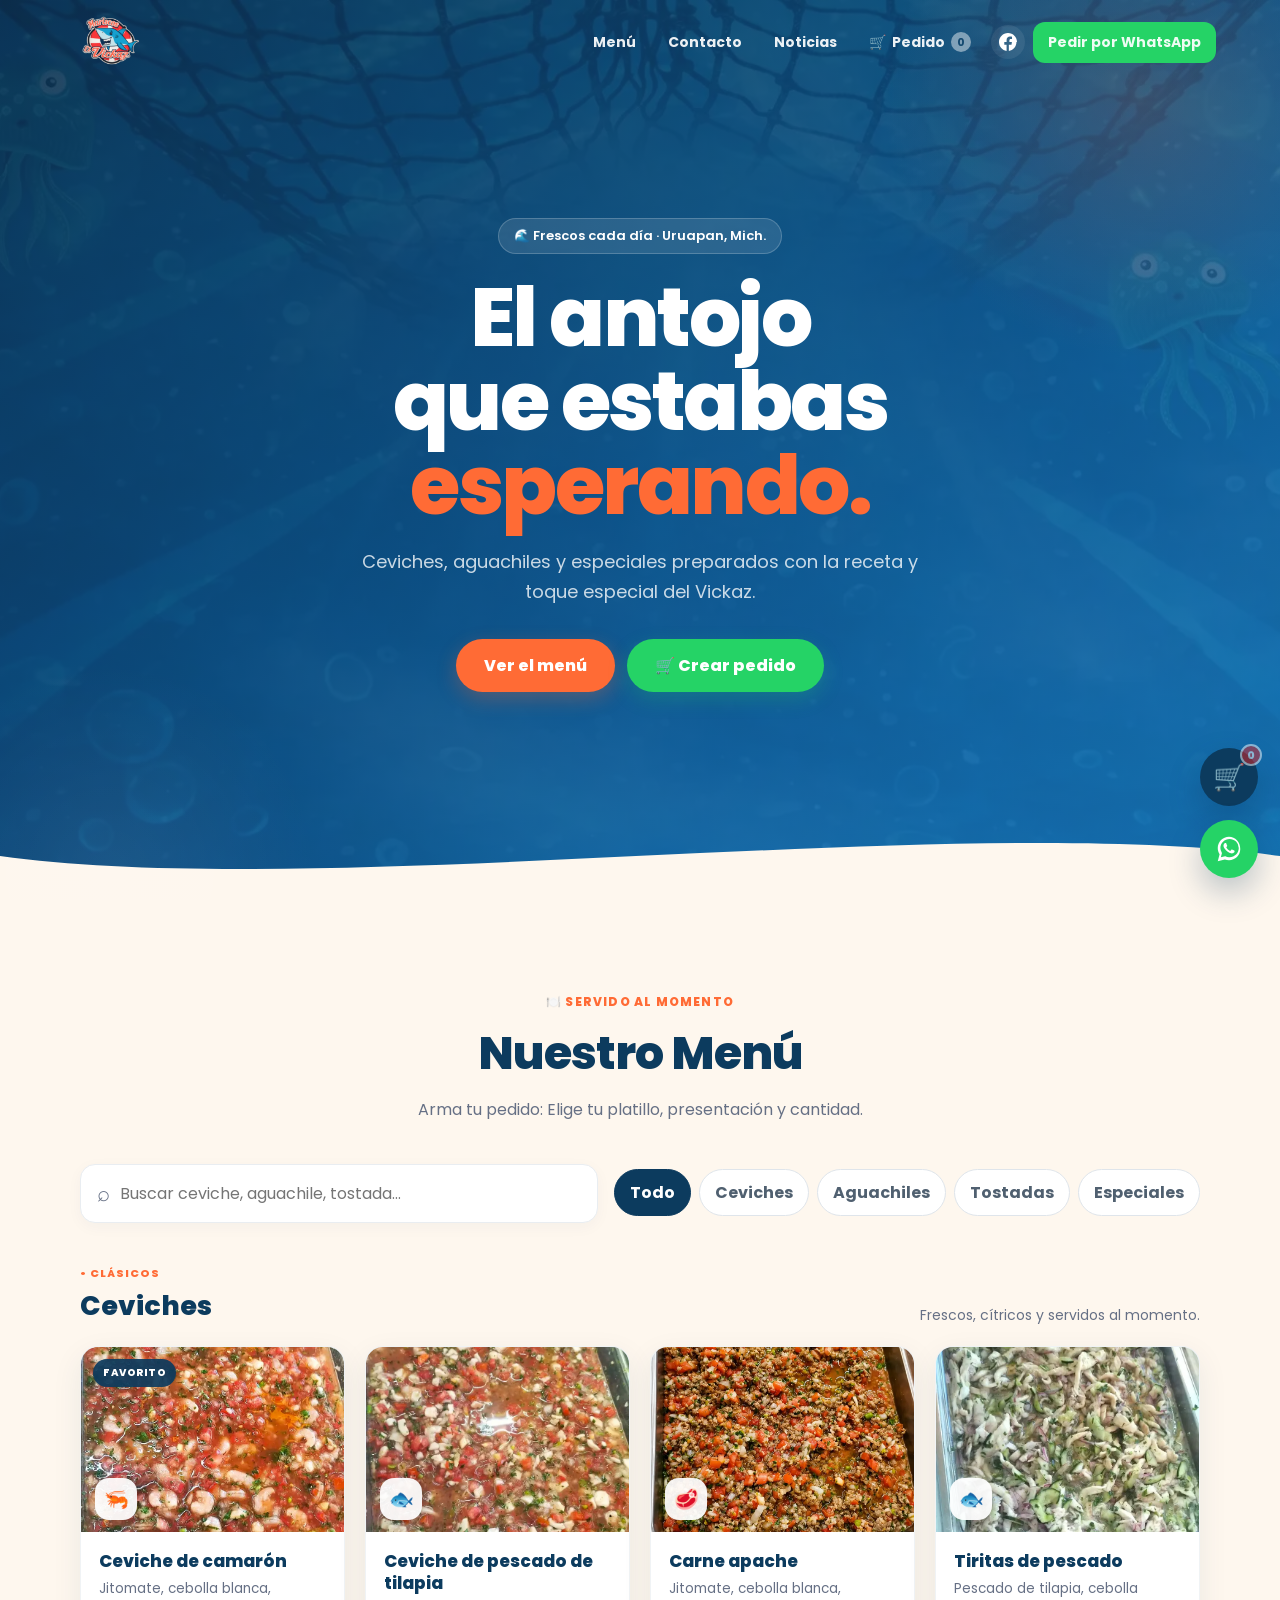
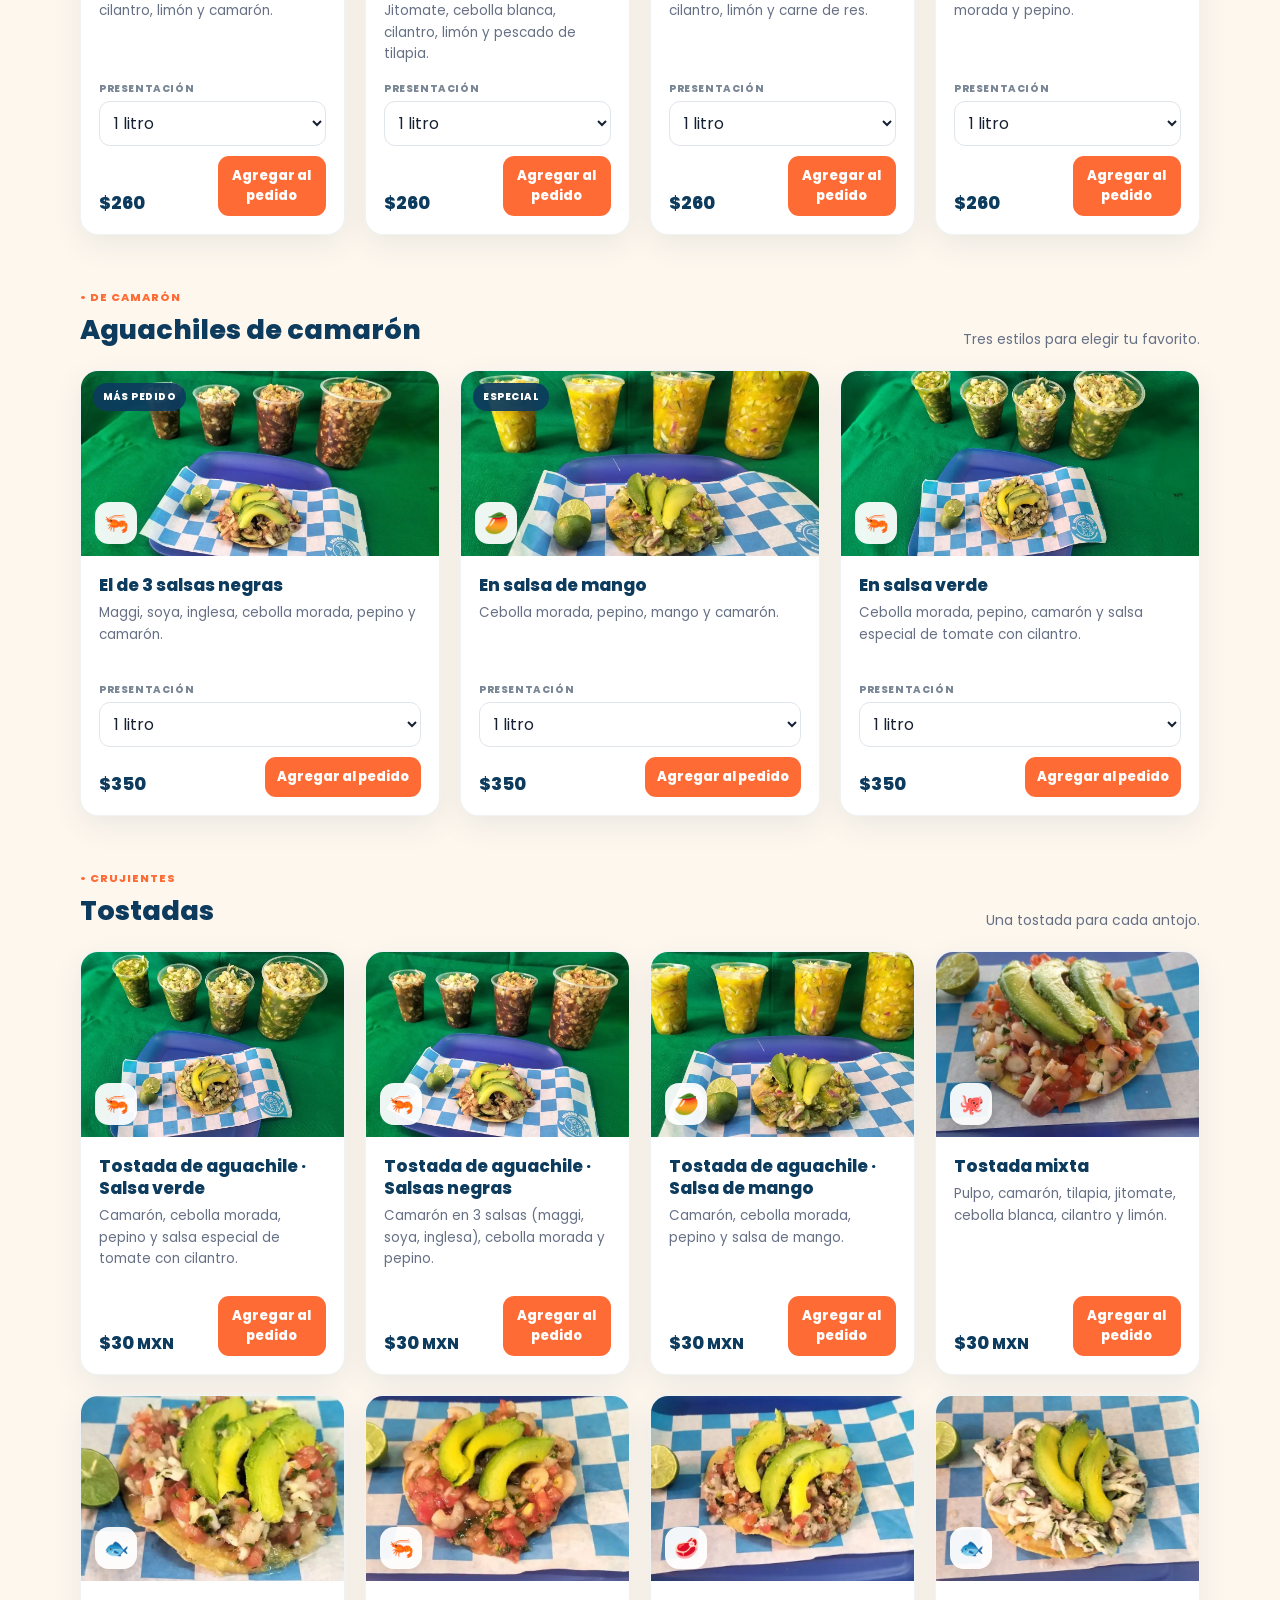
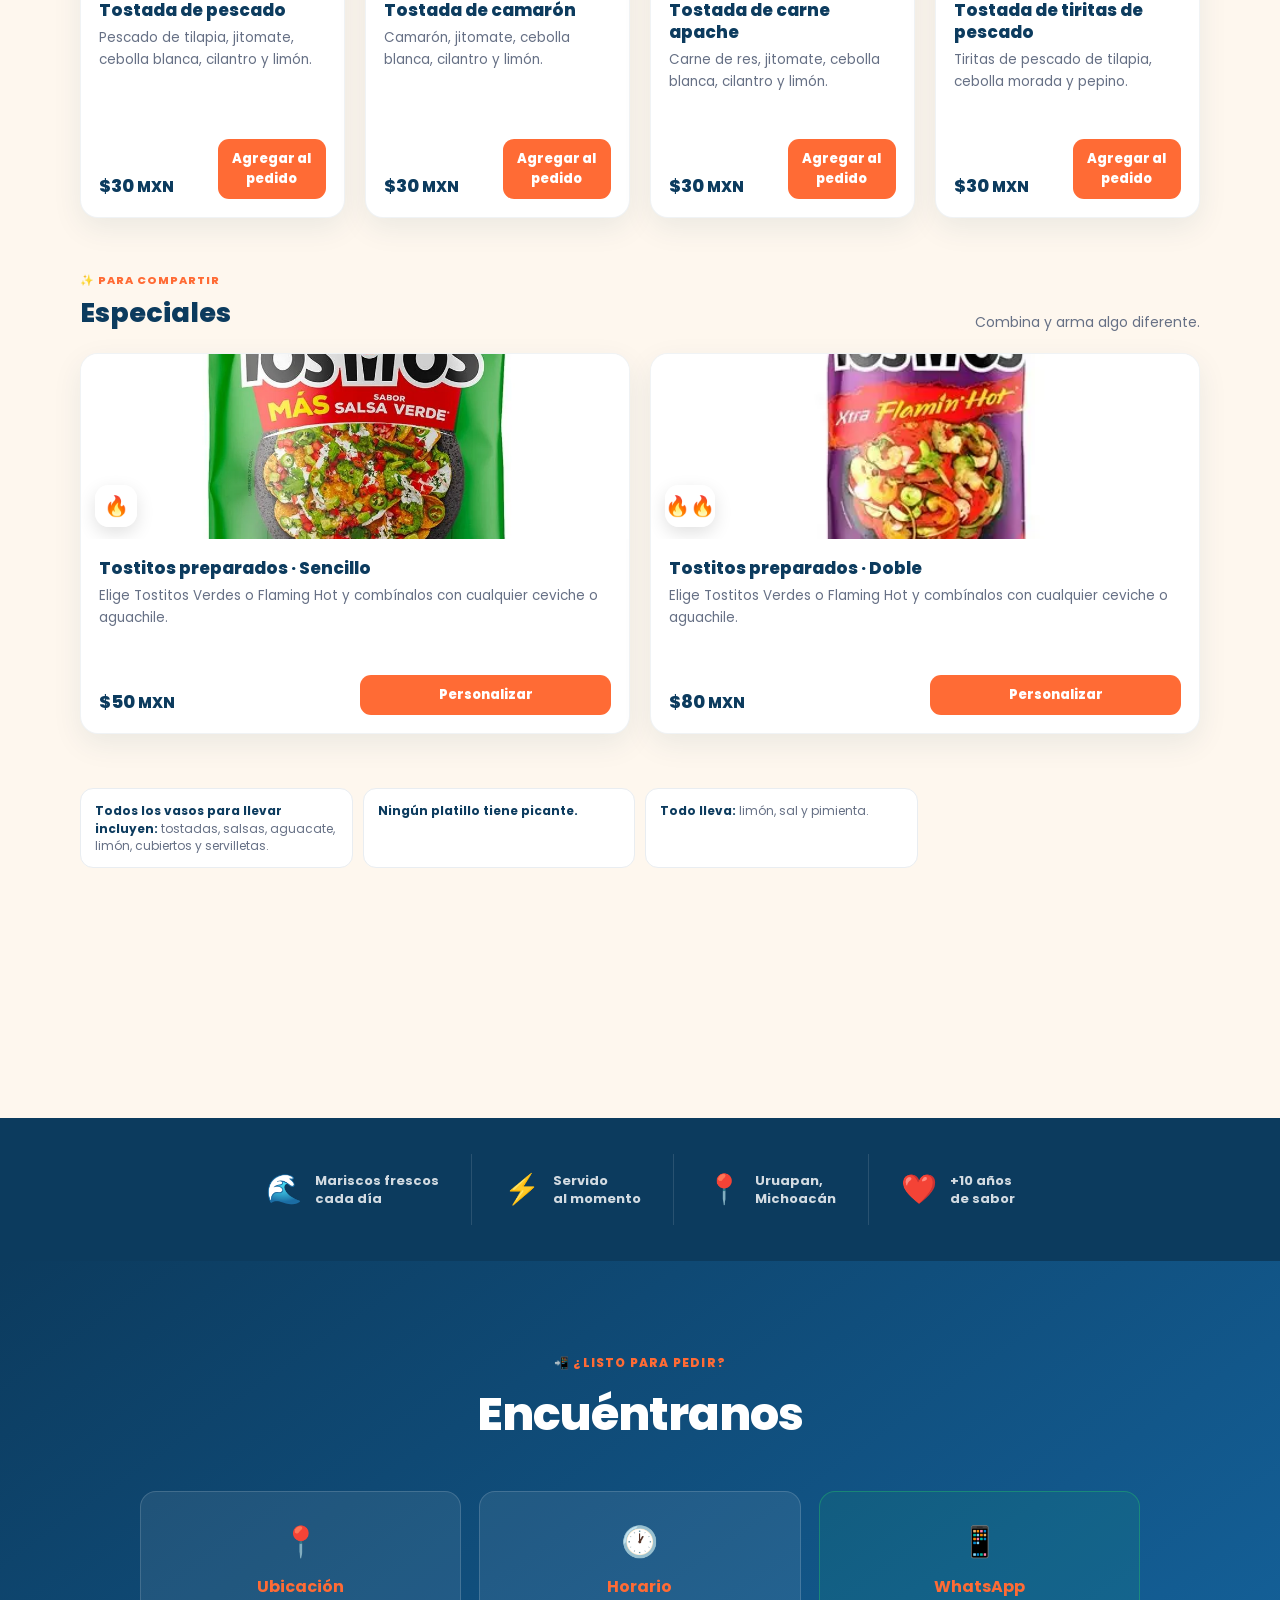
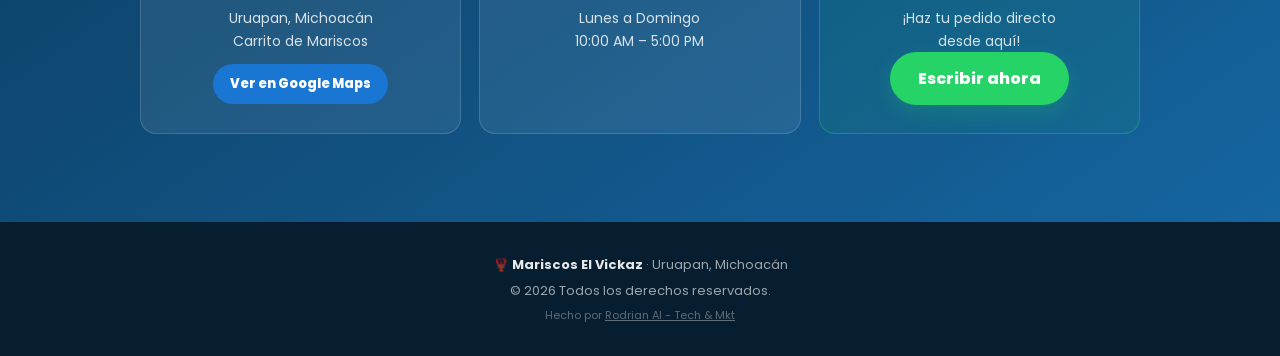
==== commit 8043301c: "Cambio de número WP" ====
--- a/index.html
+++ b/index.html
@@ -29,7 +29,7 @@
             <img src="./assets/icons/facebook.svg" alt="" width="18" height="18">
           </a>
         </div>
-        <a href="https://wa.me/+524521628312?text=Hola%2C%20quiero%20hacer%20un%20pedido%20%F0%9F%A6%9E" target="_blank" rel="noopener" class="nav-whatsapp">Pedir por WhatsApp</a>
+        <a href="https://wa.me/+524525182817?text=Hola%2C%20quiero%20hacer%20un%20pedido%20%F0%9F%A6%9E" target="_blank" rel="noopener" class="nav-whatsapp">Pedir por WhatsApp</a>
       </nav>
       <button class="hamburger" id="hamburger" type="button" aria-label="Abrir menú">☰</button>
     </div>
@@ -38,7 +38,7 @@
       <a href="#contacto" class="mobile-link">Contacto</a>
       <a href="blog.html" class="mobile-link">Noticias</a>
       <button class="mobile-link mobile-cart" id="openCartMobile" type="button">🛒 Ver mi pedido <span class="cart-count">0</span></button>
-      <a href="https://wa.me/+524521628312?text=Hola%2C%20quiero%20hacer%20un%20pedido%20%F0%9F%A6%9E" target="_blank" rel="noopener" class="mobile-link mobile-wa">Pedir por WhatsApp</a>
+      <a href="https://wa.me/+524525182817?text=Hola%2C%20quiero%20hacer%20un%20pedido%20%F0%9F%A6%9E" target="_blank" rel="noopener" class="mobile-link mobile-wa">Pedir por WhatsApp</a>
     </div>
   </header>
 
@@ -121,7 +121,7 @@
           <div class="contact-icon">📱</div>
           <h4>WhatsApp</h4>
           <p>¡Haz tu pedido directo<br>desde aquí!</p>
-          <a href="https://wa.me/+524521628312?text=Hola%2C%20quiero%20hacer%20un%20pedido%20%F0%9F%A6%9E" target="_blank" rel="noopener" class="btn-wa btn-wa-sm">Escribir ahora</a>
+          <a href="https://wa.me/+524525182817?text=Hola%2C%20quiero%20hacer%20un%20pedido%20%F0%9F%A6%9E" target="_blank" rel="noopener" class="btn-wa btn-wa-sm">Escribir ahora</a>
         </div>
       </div>
     </div>
@@ -138,7 +138,7 @@
       <span aria-hidden="true">🛒</span>
       <span class="cart-badge cart-count">0</span>
     </button>
-    <a class="floating-btn floating-whatsapp" href="https://wa.me/+524521628312?text=Hola%2C%20quiero%20hacer%20un%20pedido%20%F0%9F%A6%9E" target="_blank" rel="noopener" aria-label="Escribir por WhatsApp">
+    <a class="floating-btn floating-whatsapp" href="https://wa.me/+524525182817?text=Hola%2C%20quiero%20hacer%20un%20pedido%20%F0%9F%A6%9E" target="_blank" rel="noopener" aria-label="Escribir por WhatsApp">
       <img src="./assets/icons/whatsapp-float.svg" alt="Whatsapp" width="30" height="30" aria-hidden="true">
     </a>
   </div>
